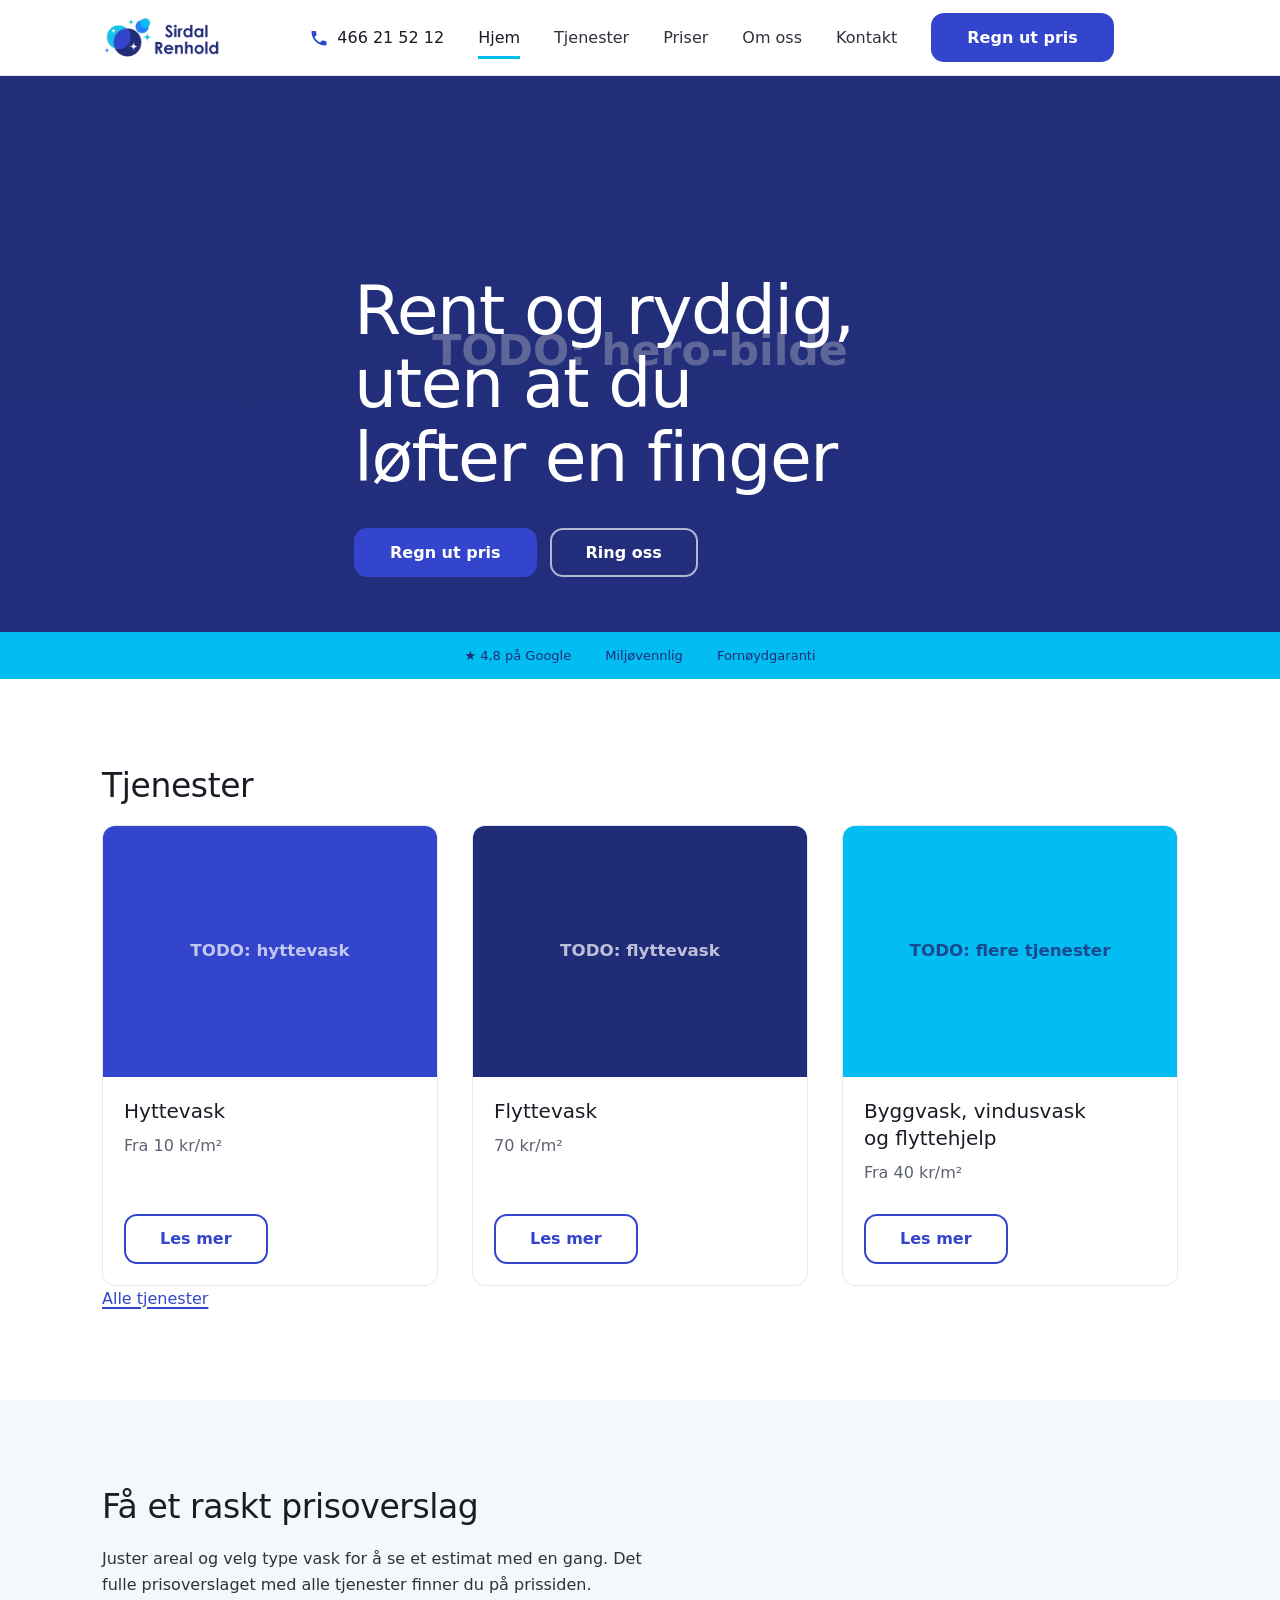
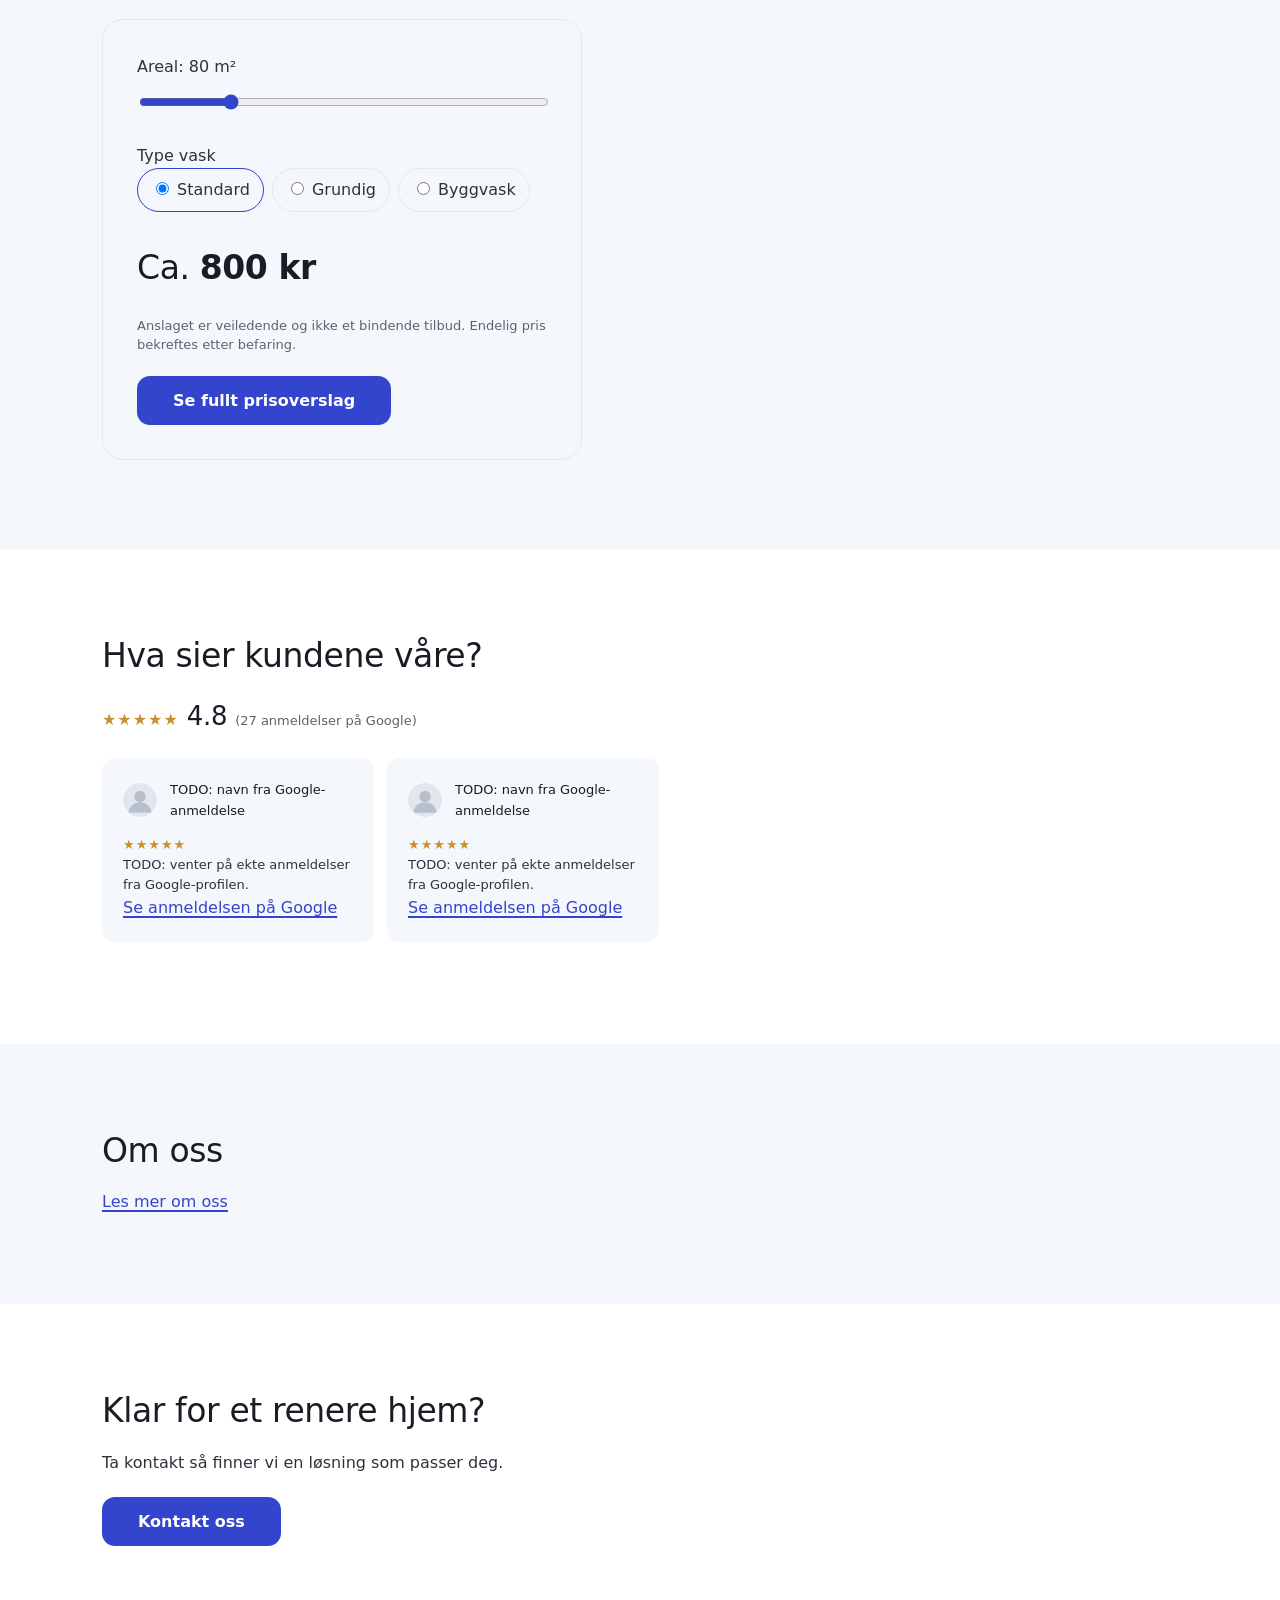
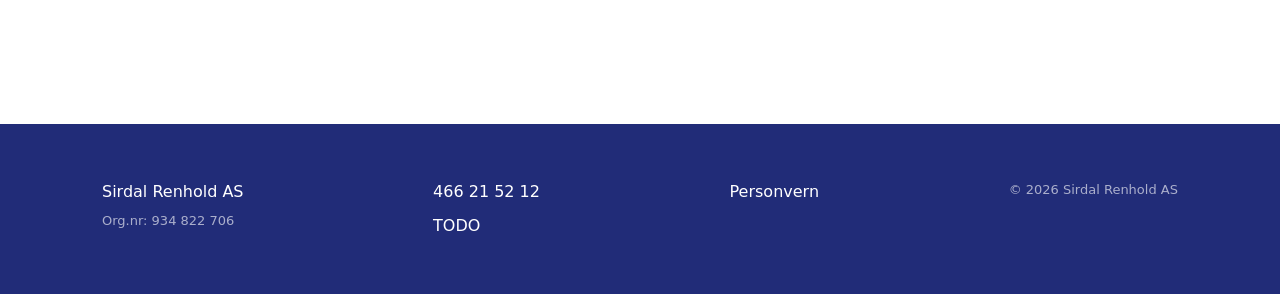
==== index.html @ a957d463 "first build" ====
<!doctype html>
<html lang="nb">
  <head>
    <meta charset="UTF-8" />
    <meta name="viewport" content="width=device-width, initial-scale=1" />
    <title>Sirdal Renhold AS – Vaskehjelp og flyttevask i Sirdal</title>
    <meta
      name="description"
      content="Sirdal Renhold AS tilbyr hyttevask, flyttevask, byggvask og flyttehjelp. Få et raskt prisoverslag og ring oss for en uforpliktende prat."
    />
    <link rel="canonical" href="https://sirdalrenhold.no/index.html" />
    <link rel="stylesheet" href="/assets/css/tokens.css" />
    <link rel="stylesheet" href="/assets/css/base.css" />
    <link rel="stylesheet" href="/assets/css/components.css" />

    <!-- schema.org/LocalBusiness - kept in sync by hand with assets/js/config.js -->
    <!-- TODO: potwierdzić z klientem - "address" er bevisst utelatt fordi
       Google-profilen er satt opp uten offentlig adresse. -->
    <script type="application/ld+json">
      {
        "@context": "https://schema.org",
        "@type": "LocalBusiness",
        "name": "Sirdal Renhold AS",
        "telephone": "+4746215212",
        "url": "https://sirdalrenhold.no",
        "openingHours": "Mo-Su 07:00-22:00",
        "areaServed": "Sirdal"
      }
    </script>
  </head>
  <body>
    <a class="skip-link" href="#main">Hopp til hovedinnhold</a>
    <header class="site-header">
      <div class="container header-inner">
        <a
          class="logo"
          href="/index.html"
          aria-label="Sirdal Renhold – til forsiden"
        >
          <img src="/assets/img/logo.png" alt="" width="600" height="213" />
        </a>
        <a
          class="header-phone"
          data-business="phone-href"
          href="tel:+4746215212"
        >
          <svg
            class="icon"
            viewBox="0 0 24 24"
            aria-hidden="true"
            focusable="false"
          >
            <path
              d="M6.6 10.8c1.4 2.8 3.8 5.1 6.6 6.6l2.2-2.2c.3-.3.7-.4 1-.2 1.1.4 2.3.6 3.6.6.6 0 1 .4 1 1V20c0 .6-.4 1-1 1C10.4 21 3 13.6 3 4.5c0-.6.4-1 1-1h3.5c.6 0 1 .4 1 1 0 1.2.2 2.4.6 3.6.1.4 0 .8-.3 1z"
            />
          </svg>
          <span data-business="phone-display">466 21 52 12</span>
        </a>
        <button
          class="hamburger"
          type="button"
          aria-expanded="false"
          aria-controls="main-nav"
          data-nav-toggle
        >
          <span class="sr-only">Åpne meny</span>
          <span class="hamburger-bar" aria-hidden="true"></span>
          <span class="hamburger-bar" aria-hidden="true"></span>
          <span class="hamburger-bar" aria-hidden="true"></span>
        </button>
        <nav class="main-nav" id="main-nav" data-nav aria-label="Hovedmeny">
          <ul>
            <li><a href="/index.html" aria-current="page">Hjem</a></li>
            <li><a href="/tjenester.html">Tjenester</a></li>
            <li><a href="/priser.html">Priser</a></li>
            <li><a href="/om-oss.html">Om oss</a></li>
            <li><a href="/kontakt.html">Kontakt</a></li>
            <a class="btn btn-primary nav-cta" href="/priser.html"
              >Regn ut pris</a
            >
          </ul>
        </nav>
      </div>
    </header>

    <main id="main">
      <!-- 2. Hero - single background image, no video. Deliberately not
         full-height so the trust bar peeks in below the fold. -->
      <section
        class="hero"
        data-hero
        style="background-image: url('/assets/img/hero-placeholder.svg')"
      >
        <div class="container hero-content">
          <h1>Rent og ryddig, uten at du løfter en finger</h1>
          <p class="hero-subtitle">
            <!-- TODO: én setnings undertittel om Sirdal Renholds tjenester -->
          </p>
          <div class="hero-actions">
            <a class="btn btn-primary" href="/priser.html">Regn ut pris</a>
            <a
              class="btn btn-secondary"
              data-business="phone-href"
              href="tel:+4746215212"
              >Ring oss</a
            >
          </div>
        </div>
      </section>

      <!-- 3. Trust bar -->
      <section class="trust-bar">
        <div class="container">
          <span class="trust-bar-item">★ 4,8 på Google</span>
          <span class="trust-bar-item">Miljøvennlig</span>
          <span class="trust-bar-item">Fornøydgaranti</span>
        </div>
      </section>

      <!-- 4. Tjenester - exactly three cards + link to all services -->
      <section class="section" id="tjenester" data-animate>
        <div class="container">
          <h2>Tjenester</h2>
          <div class="service-grid">
            <article class="service-card">
              <img
                src="/assets/img/service-hyttevask.svg"
                alt="Hyttevask"
                width="400"
                height="300"
                loading="lazy"
              />
              <div class="service-card-body">
                <h3>Hyttevask</h3>
                <p class="service-card-price">Fra 10 kr/m²</p>
                <a class="btn btn-secondary" href="/tjenester/hyttevask.html"
                  >Les mer</a
                >
              </div>
            </article>
            <article class="service-card">
              <img
                src="/assets/img/service-flyttevask.svg"
                alt="Flyttevask"
                width="400"
                height="300"
                loading="lazy"
              />
              <div class="service-card-body">
                <h3>Flyttevask</h3>
                <p class="service-card-price">70 kr/m²</p>
                <a class="btn btn-secondary" href="/tjenester/flyttevask.html"
                  >Les mer</a
                >
              </div>
            </article>
            <article class="service-card">
              <img
                src="/assets/img/service-generic.svg"
                alt="Byggvask, vindusvask og flyttehjelp"
                width="400"
                height="300"
                loading="lazy"
              />
              <div class="service-card-body">
                <h3>Byggvask, vindusvask og flyttehjelp</h3>
                <p class="service-card-price">Fra 40 kr/m²</p>
                <a class="btn btn-secondary" href="/tjenester.html">Les mer</a>
              </div>
            </article>
          </div>
          <p><a href="/tjenester.html">Alle tjenester</a></p>
        </div>
      </section>

      <!-- 5. Short two-slider calculator, links onward to the full wizard -->
      <section class="section section-alt" id="kalkulator" data-animate>
        <div class="container">
          <h2>Få et raskt prisoverslag</h2>
          <p>
            Juster areal og velg type vask for å se et estimat med en gang. Det
            fulle prisoverslaget med alle tjenester finner du på prissiden.
          </p>
          <div class="mini-calc-widget" data-mini-calc>
            <div class="mini-calc-field">
              <label for="mini-calc-area"
                >Areal:
                <output for="mini-calc-area" data-mini-calc-area-value
                  >80</output
                >
                m²</label
              >
              <input
                type="range"
                id="mini-calc-area"
                min="20"
                max="300"
                step="1"
                value="80"
                data-mini-calc-area
              />
            </div>
            <div class="mini-calc-field">
              <span class="mini-calc-label">Type vask</span>
              <div
                class="mini-calc-types"
                role="radiogroup"
                aria-label="Type vask"
              >
                <label class="chip"
                  ><input
                    type="radio"
                    name="mini-calc-type"
                    value="standard"
                    checked
                    data-mini-calc-type
                  />
                  Standard</label
                >
                <label class="chip"
                  ><input
                    type="radio"
                    name="mini-calc-type"
                    value="grundig"
                    data-mini-calc-type
                  />
                  Grundig</label
                >
                <label class="chip"
                  ><input
                    type="radio"
                    name="mini-calc-type"
                    value="byggvask"
                    data-mini-calc-type
                  />
                  Byggvask</label
                >
              </div>
            </div>
            <p class="mini-calc-result">
              Ca. <strong data-mini-calc-result>800 kr</strong>
            </p>
            <p class="disclaimer">
              Anslaget er veiledende og ikke et bindende tilbud. Endelig pris
              bekreftes etter befaring.
            </p>
            <a class="btn btn-primary" href="/priser.html"
              >Se fullt prisoverslag</a
            >
          </div>
        </div>
      </section>

      <!-- 6. Google reviews - TODO: faza 3, hydrated by assets/js/reviews.js -->
      <section class="section" id="anmeldelser" data-animate>
        <div class="container">
          <h2>Hva sier kundene våre?</h2>
          <div data-reviews data-place-id="ChIJqbmZXV6hOUYR3ZE7eQfNtyY"></div>
        </div>
      </section>

      <!-- 7. Om oss -->
      <section class="section section-alt" id="om-oss" data-animate>
        <div class="container">
          <h2>Om oss</h2>
          <p>
            <!-- TODO: kort avsnitt om Sirdal Renhold - historie, verdier, hvorfor velge oss -->
          </p>
          <a href="/om-oss.html">Les mer om oss</a>
        </div>
      </section>

      <!-- 8. Contact CTA - no form on the homepage -->
      <section class="section" id="kontakt-cta" data-animate>
        <div class="container">
          <h2>Klar for et renere hjem?</h2>
          <p>Ta kontakt så finner vi en løsning som passer deg.</p>
          <a class="btn btn-primary" href="/kontakt.html">Kontakt oss</a>
        </div>
      </section>
    </main>

    <!-- 9. Footer -->
    <footer class="site-footer">
      <div class="container footer-inner">
        <div class="footer-brand">
          <p class="footer-name" data-business="name">Sirdal Renhold AS</p>
          <p class="footer-orgnr" data-business="org-nr">Org.nr: 934 822 706</p>
        </div>
        <ul class="footer-contact">
          <li>
            <a data-business="phone-href" href="tel:+4746215212"
              ><span data-business="phone-display">466 21 52 12</span></a
            >
          </li>
          <li>
            <a data-business="email-href" href="mailto:TODO"
              ><span data-business="email-display">TODO</span></a
            >
          </li>
        </ul>
        <ul class="footer-links">
          <li><a href="/personvern.html">Personvern</a></li>
        </ul>
        <p class="footer-copy">
          &copy; <span data-year>2026</span> Sirdal Renhold AS
        </p>
      </div>
    </footer>
    <div class="sticky-cta" data-sticky-cta>
      <a class="btn btn-primary" href="/priser.html">Regn ut pris</a>
      <a
        class="btn btn-secondary"
        data-business="phone-href"
        href="tel:+4746215212"
        >Ring oss</a
      >
    </div>

    <script type="module" src="/assets/js/ui.js"></script>
    <script type="module">
      import { initMiniCalculator } from '/assets/js/calculator.js';
      import { initReviews } from '/assets/js/reviews.js';
      initMiniCalculator();
      initReviews();
    </script>
  </body>
</html>
---- assets/css/tokens.css ----
/* Design tokens — Sirdal Renhold
   Type scale steps by √φ (1.272), so every second step is exactly the
   golden ratio. Spacing follows Fibonacci, which converges on φ. */

:root {
  /* Brand ---------------------------------------------------------- */
  --brand-900: #212c78; /* header, footer, CTA hover */
  --brand-600: #3345cc; /* CTA, links, active slider */
  --brand-accent: #01bdf2; /* accents only — 2.2:1 on white */

  /* Ink — headings are near-black, not navy. Three stacked layers of
     brand blue (logo, header, headings) flattened the hierarchy. */
  --ink-900: #191c24;
  --ink-700: #2e323c;
  --ink-500: #5c6270;
  --ink-300: #8a909e;

  --text-primary: var(--ink-700);
  --text-heading: var(--ink-900);
  --text-secondary: var(--ink-500);
  --text-muted: var(--ink-300);

  /* Surfaces ------------------------------------------------------- */
  --surface: #ffffff;
  --surface-alt: #f4f7fb;
  --surface-ink: var(--brand-900);

  --border: #e4e9f0;
  --rule: #dde3ec;

  /* Roles ---------------------------------------------------------- */
  --link: var(--brand-600);
  --cta-bg: var(--brand-600);
  --cta-bg-hover: var(--brand-900);
  --cta-text: #ffffff;
  --danger: #b3261e; /* form/validation errors */
  --star: #c8912e; /* review ratings — amber, not cyan (2.2:1 disappears) */

  /* Type ----------------------------------------------------------- */
  --font-base: 'Figtree', system-ui, -apple-system, sans-serif;
  --font-display: var(--font-base);

  --fs-xs: 0.8125rem; /* 13 */
  --fs-base: 1rem; /* 16 */
  --fs-md: 1.25rem; /* 20 */
  --fs-lg: 1.625rem; /* 26 */
  --fs-xl: 2.0625rem; /* 33 */
  --fs-2xl: 2.625rem; /* 42 */
  --fs-3xl: 3.3125rem; /* 53 */
  --fs-display: clamp(2.6rem, 9vw, 4.25rem); /* 42 → 68 */

  --line-base: 1.618;
  --line-snug: 1.35;
  --line-tight: 1.08;

  --tracking-display: -0.022em;
  --tracking-heading: -0.012em;

  --weight-regular: 400;
  --weight-medium: 500;
  --weight-semibold: 600;

  /* Space — Fibonacci ---------------------------------------------- */
  --space-1: 0.3125rem; /* 5 */
  --space-2: 0.5rem; /* 8 */
  --space-3: 0.8125rem; /* 13 */
  --space-4: 1.3125rem; /* 21 */
  --space-5: 2.125rem; /* 34 */
  --space-6: 3.4375rem; /* 55 */
  --space-7: 5.5625rem; /* 89 */

  /* Layout — φ splits: 38.2% / 61.8% ------------------------------- */
  --maxw: 71.5rem;
  --measure: 34rem; /* ~68 characters */
  --split-minor: 38.2%;
  --split-major: 61.8%;

  --radius-sm: 8px;
  --radius: 13px;
  --radius-lg: 21px;

  --motion-duration: 380ms;
  --motion-ease: cubic-bezier(0.22, 0.61, 0.36, 1);

  /* Shadow — used sparingly; borders carry elevation everywhere else. */
  --shadow-lifted: 0 -8px 24px rgba(25, 28, 36, 0.12);
}
---- assets/css/base.css ----
/* Base styles: reset, typography, layout primitives and accessibility
   helpers shared by every page. Mobile-first — unadorned rules target
   small screens, larger breakpoints are added on top. */

*,
*::before,
*::after {
  box-sizing: border-box;
}

html {
  -webkit-text-size-adjust: 100%;
}

body {
  margin: 0;
  font-family: var(--font-base);
  font-size: var(--fs-base);
  font-weight: var(--weight-regular);
  line-height: var(--line-base);
  color: var(--text-primary);
  background: var(--surface);
  -webkit-font-smoothing: antialiased;
}

/* Headings ---------------------------------------------------------- */
/* Near-black, not brand navy. Weight stays at 500 — at these sizes,
   presence comes from scale and whitespace rather than bold weight. */

h1,
h2,
h3,
h4 {
  color: var(--text-heading);
  font-weight: var(--weight-medium);
  line-height: var(--line-tight);
  letter-spacing: var(--tracking-heading);
  text-wrap: balance;
  margin: 0 0 var(--space-4);
}

h1 {
  font-size: var(--fs-2xl);
}

h2 {
  font-size: var(--fs-xl);
  margin-bottom: var(--space-4);
}

h3 {
  font-size: var(--fs-md);
  line-height: var(--line-snug);
  letter-spacing: 0;
  margin-bottom: var(--space-3);
}

h4 {
  font-size: var(--fs-base);
  font-weight: var(--weight-semibold);
  line-height: var(--line-snug);
  letter-spacing: 0;
  margin-bottom: var(--space-2);
}

/* Hero headline. Larger, tighter tracking, capped at two lines on
   phones. Only ever one per page. */
.display {
  font-family: var(--font-display);
  font-size: var(--fs-display);
  font-weight: var(--weight-medium);
  line-height: var(--line-tight);
  letter-spacing: var(--tracking-display);
  color: var(--text-heading);
  margin: 0 0 var(--space-4);
}

.lead {
  font-size: var(--fs-md);
  line-height: 1.5;
  color: var(--text-secondary);
  max-width: var(--measure);
  margin: 0 0 var(--space-5);
}

p {
  margin: 0 0 var(--space-4);
  max-width: var(--measure);
}

p:last-child {
  margin-bottom: 0;
}

small,
.text-sm {
  font-size: var(--fs-xs);
  color: var(--text-secondary);
}

a {
  color: var(--link);
  text-decoration-thickness: 1.5px;
  text-underline-offset: 3px;
}

a:hover {
  color: var(--brand-900);
}

img {
  max-width: 100%;
  height: auto;
  display: block;
}

ul,
ol {
  padding-left: var(--space-4);
  margin: 0 0 var(--space-4);
}

li + li {
  margin-top: var(--space-2);
}

button,
input,
select,
textarea {
  font: inherit;
  color: inherit;
}

/* Layout primitives ------------------------------------------------- */

.container {
  width: 100%;
  max-width: var(--maxw);
  margin-inline: auto;
  padding-inline: var(--space-4);
}

@media (min-width: 48rem) {
  .container {
    padding-inline: var(--space-5);
  }
}

/* Section rhythm. Vertical padding scales with viewport but stays on
   the Fibonacci steps at both ends. */
.section {
  padding-block: var(--space-6);
}

@media (min-width: 48rem) {
  .section {
    padding-block: var(--space-7);
  }
}

/* Section separation — the previous build ran every section on white
   with no divider, so they bled into one another. Two devices, used
   alternately rather than together: a tinted surface, or a hairline. */

.section-alt {
  background: var(--surface-alt);
}

.section--ruled + .section--ruled {
  border-top: 1px solid var(--rule);
}

/* A single cyan hairline marks major transitions only — the accent is
   too low-contrast for text but works as a 3px structural mark. */
.section--accent {
  border-top: 3px solid var(--brand-accent);
}

/* φ split for two-column blocks: 38.2 / 61.8 rather than an even half. */
.split {
  display: grid;
  gap: var(--space-5);
}

@media (min-width: 56rem) {
  .split {
    grid-template-columns: var(--split-minor) 1fr;
    gap: var(--space-6);
    align-items: center;
  }

  .split--reverse {
    grid-template-columns: 1fr var(--split-minor);
  }
}

main {
  display: block;
}

/* Accessibility helpers ---------------------------------------------- */

.sr-only {
  position: absolute;
  width: 1px;
  height: 1px;
  padding: 0;
  margin: -1px;
  overflow: hidden;
  clip: rect(0, 0, 0, 0);
  white-space: nowrap;
  border: 0;
}

.skip-link {
  position: absolute;
  left: var(--space-4);
  top: -100px;
  background: var(--brand-900);
  color: #fff;
  padding: var(--space-2) var(--space-4);
  border-radius: var(--radius-sm);
  z-index: 1000;
  transition: top 0.2s ease;
}

.skip-link:focus {
  top: var(--space-4);
}

/* Every interactive element gets a visible, consistent focus ring. */
a:focus-visible,
button:focus-visible,
input:focus-visible,
select:focus-visible,
textarea:focus-visible,
[tabindex]:focus-visible {
  outline: 2px solid var(--brand-600);
  outline-offset: 2px;
  border-radius: var(--radius-sm);
}

/* Scroll-triggered animation hook (see assets/js/ui.js).
   Transform-only motion, so layout space is never affected (CLS). */
[data-animate] {
  opacity: 0;
  transform: translateY(13px);
  transition:
    opacity var(--motion-duration) var(--motion-ease),
    transform var(--motion-duration) var(--motion-ease);
}

[data-animate].is-visible {
  opacity: 1;
  transform: translateY(0);
}

@media (prefers-reduced-motion: reduce) {
  [data-animate] {
    opacity: 1;
    transform: none;
    transition: none;
  }

  * {
    scroll-behavior: auto !important;
  }
}
---- assets/css/components.css ----
/* Component styles: header, hero, cards, calculator/wizard, reviews,
   footer and buttons. Mobile-first; see breakpoints at the bottom of
   each block.

   Weight discipline: 600 is the heaviest weight used anywhere. Emphasis
   comes from scale, colour and space — when every label is 700, nothing
   reads as emphasised. */

/* Buttons ------------------------------------------------------------ */

.btn {
  display: inline-flex;
  align-items: center;
  justify-content: center;
  gap: var(--space-2);
  padding: var(--space-3) var(--space-5);
  border-radius: var(--radius);
  border: 2px solid transparent;
  font-weight: var(--weight-semibold);
  line-height: 1.2;
  text-decoration: none;
  cursor: pointer;
  transition:
    background-color 0.18s ease,
    color 0.18s ease,
    border-color 0.18s ease;
}

.btn-primary {
  background: var(--cta-bg);
  color: var(--cta-text);
}

.btn-primary:hover {
  background: var(--cta-bg-hover);
  color: var(--cta-text);
}

.btn-secondary {
  background: transparent;
  color: var(--brand-600);
  border-color: var(--brand-600);
}

.btn-secondary:hover {
  background: var(--surface-alt);
  color: var(--brand-900);
}

/* On the hero's dark overlay the outlined button needs white borders. */
.hero .btn-secondary {
  color: #fff;
  border-color: rgba(255, 255, 255, 0.65);
}

.hero .btn-secondary:hover {
  background: rgba(255, 255, 255, 0.14);
  color: #fff;
}

.btn-tertiary {
  background: transparent;
  color: var(--brand-600);
  text-decoration: underline;
  text-underline-offset: 3px;
  padding-inline: var(--space-2);
}

.btn:disabled {
  opacity: 0.45;
  cursor: not-allowed;
}

/* Header --------------------------------------------------------------- */
/* Expected DOM order inside .header-inner:
   .logo → .header-phone → .hamburger → .main-nav
   One layout mechanism only: gap plus a single auto margin. Mixing
   space-between with per-item auto margins produced the uneven spacing
   in the previous build.

   position: sticky silently stops working if any ancestor of
   .site-header has overflow set to hidden, scroll or auto. If the bar
   still scrolls away, look for an overflow-x: hidden added to html,
   body or a page wrapper to suppress horizontal scrolling — replace it
   with overflow-x: clip, which does not break sticky. */

/* Light header. The logo is a colour mark built for light backgrounds —
   on navy its own navy lettering disappears. A hairline separates the
   bar from white page content; .is-scrolled deepens it once the page
   moves, so the header reads as a layer above the content. */

.site-header {
  position: sticky;
  top: 0;
  /* Fallback matters: if --z-header is missing the declaration is
     invalid, z-index falls back to auto and the bar sinks behind the
     page content, showing through only where content is transparent. */
  z-index: var(--z-header, 100);
  isolation: isolate;
  background: var(--surface);
  color: var(--ink-900);
  border-bottom: 1px solid var(--border);
  transition: box-shadow 0.2s ease;
}

.site-header.is-scrolled {
  box-shadow: 0 1px 12px rgba(25, 28, 36, 0.07);
}

.header-inner {
  display: flex;
  align-items: center;
  flex-wrap: wrap;
  gap: var(--space-4);
  padding-block: var(--space-3);
}

.logo {
  display: flex;
  align-items: center;
  margin-right: auto;
  text-decoration: none;
}

.logo img {
  height: 34px;
  width: auto;
}

@media (min-width: 45rem) {
  .logo img {
    height: 42px;
  }
}

.header-phone {
  display: inline-flex;
  align-items: center;
  gap: var(--space-2);
  color: var(--ink-900);
  text-decoration: none;
  font-weight: var(--weight-medium);
  white-space: nowrap;
}

.header-phone:hover {
  color: var(--brand-600);
}

/* Cyan is fine on an icon — it carries no text and no meaning on its own. */
.header-phone .icon {
  width: 20px;
  height: 20px;
  fill: var(--brand-600);
  flex-shrink: 0;
}

.hamburger {
  display: flex;
  flex-direction: column;
  justify-content: center;
  gap: 5px;
  width: 44px;
  height: 44px;
  margin-right: calc(var(--space-2) * -1);
  background: transparent;
  border: none;
  cursor: pointer;
  padding: 0;
}

.hamburger-bar {
  display: block;
  width: 24px;
  height: 2px;
  margin-inline: auto;
  background: var(--ink-900);
  border-radius: 1px;
}

/* Mobile: nav wraps onto its own full-width row and collapses. */
.main-nav {
  flex-basis: 100%;
  display: none;
  border-top: 1px solid var(--border);
}

.main-nav.is-open {
  display: block;
}

.main-nav ul {
  list-style: none;
  margin: 0;
  padding: var(--space-3) 0 var(--space-4);
  display: flex;
  flex-direction: column;
  gap: 0;
}

.main-nav li + li {
  margin-top: 0;
}

.main-nav a {
  color: var(--ink-700);
  text-decoration: none;
  display: block;
  padding: var(--space-3) 0;
}

.main-nav a:hover {
  color: var(--brand-600);
}

/* Current page is marked with weight and a cyan underline rather than
   colour alone, so the state survives for colour-blind users. */
.main-nav a[aria-current='page'] {
  color: var(--ink-900);
  font-weight: var(--weight-medium);
  box-shadow: inset 0 -3px 0 var(--brand-accent);
}

.nav-cta {
  margin-top: var(--space-3);
}

/* .main-nav a above (color/display/padding) is more specific than the
   plain .btn/.btn-primary classes and would otherwise flatten the CTA
   to a bare text link — restore the button look explicitly. */
.main-nav a.nav-cta {
  display: inline-flex;
  color: var(--cta-text);
  padding: var(--space-3) var(--space-5);
}

.main-nav a.nav-cta:hover {
  color: var(--cta-text);
}

@media (min-width: 45rem) {
  .header-inner {
    flex-wrap: nowrap;
    gap: var(--space-5);
  }

  .hamburger {
    display: none;
  }

  .logo {
    margin-right: var(--space-6);
  }

  .main-nav {
    flex-basis: auto;
    display: block;
    margin-right: auto;
    border-top: none;
  }

  .main-nav ul {
    flex-direction: row;
    align-items: center;
    padding: 0;
    gap: var(--space-5);
  }

  .main-nav a {
    padding: var(--space-2) 0;
  }

  .nav-cta {
    margin-top: 0;
  }
}

/* Hero ------------------------------------------------------------------ */
/* Height is 61.8vh — the golden section of the viewport. This is the
   deliberate reason the next section stays visible on load. */

.hero {
  position: relative;
  min-height: 61.8vh;
  display: flex;
  align-items: flex-end;
  background-size: cover;
  background-position: center;
  color: #fff;
}

.hero::before {
  content: '';
  position: absolute;
  inset: 0;
  background: linear-gradient(
    180deg,
    rgba(25, 28, 36, 0.25) 0%,
    rgba(33, 44, 120, 0.82) 100%
  );
}

.hero-content {
  position: relative;
  padding-block: var(--space-6) var(--space-6);
  max-width: 40rem;
}

.hero h1,
.hero .display {
  color: #fff;
  font-size: var(--fs-display);
  font-weight: var(--weight-medium);
  line-height: var(--line-tight);
  letter-spacing: var(--tracking-display);
  margin-bottom: var(--space-4);
}

.hero-subtitle {
  color: rgba(255, 255, 255, 0.86);
  font-size: var(--fs-md);
  line-height: 1.5;
  max-width: 32rem;
  margin-bottom: var(--space-5);
}

.hero-actions {
  display: flex;
  flex-wrap: wrap;
  gap: var(--space-3);
}

/* Trust bar --------------------------------------------------------------- */
/* Cyan behind navy text is 5.6:1 — the one place the accent carries text. */

.trust-bar {
  background: var(--brand-accent);
  color: var(--brand-900);
}

.trust-bar .container {
  display: flex;
  flex-wrap: wrap;
  justify-content: center;
  gap: var(--space-3) var(--space-5);
  padding-block: var(--space-3);
  font-weight: var(--weight-medium);
  font-size: var(--fs-xs);
  text-align: center;
}

.trust-bar-item {
  display: flex;
  align-items: center;
  gap: var(--space-2);
}

/* Service cards ------------------------------------------------------------- */
/* Border, no drop shadow. Identical soft shadows under every card is the
   single most template-looking device in a generated layout. */

.service-grid {
  display: grid;
  gap: var(--space-4);
  grid-template-columns: 1fr;
}

@media (min-width: 40rem) {
  .service-grid {
    grid-template-columns: repeat(3, 1fr);
    gap: var(--space-5);
  }
}

.service-card {
  background: var(--surface);
  border: 1px solid var(--border);
  border-radius: var(--radius);
  overflow: hidden;
  display: flex;
  flex-direction: column;
  transition: border-color 0.18s ease;
}

.service-card:hover {
  border-color: var(--brand-600);
}

.service-card img {
  aspect-ratio: 4 / 3;
  object-fit: cover;
  width: 100%;
}

.service-card-body {
  padding: var(--space-4);
  display: flex;
  flex-direction: column;
  gap: var(--space-2);
  flex: 1;
}

.service-card-body h3 {
  margin: 0;
}

.service-card-price {
  color: var(--text-secondary);
  font-weight: var(--weight-medium);
}

.service-card-price strong {
  color: var(--ink-900);
  font-weight: var(--weight-semibold);
}

.service-card-body .btn {
  margin-top: auto;
  align-self: flex-start;
}

/* Wizard option cards ------------------------------------------------------ */

.wizard-options {
  display: grid;
  gap: var(--space-3);
  grid-template-columns: 1fr;
  margin-bottom: var(--space-5);
}

@media (min-width: 35rem) {
  .wizard-options {
    grid-template-columns: repeat(2, 1fr);
  }
}

.option-card {
  display: flex;
  align-items: center;
  gap: var(--space-3);
  padding: var(--space-4);
  border: 2px solid var(--border);
  border-radius: var(--radius);
  cursor: pointer;
  transition:
    border-color 0.18s ease,
    background-color 0.18s ease;
}

.option-card:hover {
  border-color: var(--ink-300);
}

.option-card:has(input:checked) {
  border-color: var(--brand-600);
  background: var(--surface-alt);
}

.variant-cards {
  display: grid;
  gap: var(--space-3);
  grid-template-columns: 1fr;
  margin-bottom: var(--space-4);
}

@media (min-width: 40rem) {
  .variant-cards {
    grid-template-columns: repeat(3, 1fr);
    gap: var(--space-4);
  }
}

.variant-card {
  position: relative;
  display: flex;
  flex-direction: column;
  gap: var(--space-1);
  padding: var(--space-4);
  border: 2px solid var(--border);
  border-radius: var(--radius);
  cursor: pointer;
  transition:
    border-color 0.18s ease,
    background-color 0.18s ease;
}

.variant-card input {
  position: absolute;
  opacity: 0;
}

.variant-card.is-selected,
.variant-card:has(input:checked) {
  border-color: var(--brand-600);
  background: var(--surface-alt);
}

.variant-name {
  font-weight: var(--weight-semibold);
  color: var(--ink-900);
}

.variant-desc {
  color: var(--text-secondary);
  font-size: var(--fs-xs);
  line-height: 1.5;
}

.variant-price {
  font-weight: var(--weight-semibold);
  color: var(--ink-900);
  font-size: var(--fs-lg);
  letter-spacing: var(--tracking-heading);
}

/* Recommended state is carried by the badge, not by a cyan border —
   cyan on white is 2.2:1 and reads as no border at all. */
.variant-card.is-recommended {
  border-color: var(--brand-900);
}

.badge {
  position: absolute;
  top: calc(var(--space-3) * -1);
  right: var(--space-3);
  background: var(--brand-900);
  color: #fff;
  font-size: var(--fs-xs);
  font-weight: var(--weight-semibold);
  padding: 3px var(--space-3);
  border-radius: 999px;
}

.chip {
  display: inline-flex;
  align-items: center;
  gap: var(--space-1);
  padding: var(--space-2) var(--space-3);
  border: 1px solid var(--border);
  border-radius: 999px;
  cursor: pointer;
  margin-right: var(--space-2);
  margin-bottom: var(--space-2);
}

.chip:has(input:checked) {
  border-color: var(--brand-600);
  background: var(--surface-alt);
}

/* Mini calculator (index.html) ------------------------------------------------ */

.mini-calc-widget {
  background: var(--surface-alt);
  border: 1px solid var(--border);
  border-radius: var(--radius-lg);
  padding: var(--space-5);
  max-width: 30rem;
}

.mini-calc-field {
  margin-bottom: var(--space-4);
}

.mini-calc-field label {
  display: block;
  font-weight: var(--weight-medium);
  margin-bottom: var(--space-2);
}

.mini-calc-types {
  display: flex;
  flex-wrap: wrap;
}

.mini-calc-result {
  font-size: var(--fs-xl);
  font-weight: var(--weight-medium);
  color: var(--ink-900);
  letter-spacing: var(--tracking-heading);
}

input[type='range'] {
  width: 100%;
  accent-color: var(--brand-600);
  height: 24px;
}

/* Wizard (priser.html) ---------------------------------------------------------- */

.wizard {
  background: var(--surface);
  border: 1px solid var(--border);
  border-radius: var(--radius-lg);
  padding: var(--space-4);
  margin-bottom: var(--space-6);
}

@media (min-width: 40rem) {
  .wizard {
    padding: var(--space-5);
  }
}

.wizard-progress {
  display: flex;
  align-items: baseline;
  justify-content: space-between;
  gap: var(--space-3);
  font-size: var(--fs-xs);
  color: var(--text-secondary);
  margin-bottom: var(--space-3);
}

.wizard-progress-bar {
  height: 3px;
  background: var(--border);
  border-radius: 2px;
  overflow: hidden;
  margin-bottom: var(--space-5);
}

.wizard-progress-bar > span {
  display: block;
  height: 100%;
  background: var(--brand-600);
  transition: width 0.3s var(--motion-ease);
}

.wizard-sum {
  display: flex;
  align-items: baseline;
  justify-content: space-between;
  gap: var(--space-3);
  border-top: 1px solid var(--border);
  padding-top: var(--space-3);
  margin-bottom: var(--space-4);
  color: var(--text-secondary);
}

.wizard-sum strong {
  font-size: var(--fs-md);
  font-weight: var(--weight-semibold);
  color: var(--ink-900);
}

.wizard-field {
  margin-bottom: var(--space-5);
}

.wizard-field label {
  display: block;
  font-weight: var(--weight-medium);
  margin-bottom: var(--space-2);
}

.wizard-fieldset {
  border: none;
  padding: 0;
  margin: var(--space-3) 0;
}

.wizard-fieldset legend {
  font-weight: var(--weight-medium);
  padding: 0;
  margin-bottom: var(--space-2);
}

.wizard-note {
  background: var(--surface-alt);
  border-left: 3px solid var(--brand-accent);
  padding: var(--space-3) var(--space-4);
  border-radius: 0 var(--radius-sm) var(--radius-sm) 0;
  color: var(--text-primary);
  font-size: var(--fs-xs);
  line-height: 1.5;
  margin-bottom: var(--space-4);
}

.wizard-hint {
  color: var(--danger);
  font-size: var(--fs-xs);
  margin-bottom: var(--space-3);
}

.wizard-nav {
  display: flex;
  flex-wrap: wrap;
  gap: var(--space-3);
  margin-top: var(--space-5);
}

.checkbox-field {
  display: flex;
  align-items: flex-start;
  gap: var(--space-3);
  margin-bottom: var(--space-4);
  cursor: pointer;
  font-size: var(--fs-xs);
  color: var(--text-secondary);
  line-height: 1.5;
}

.checkbox-field input {
  margin-top: 3px;
  flex-shrink: 0;
}

.summary-lines {
  list-style: none;
  padding: 0;
  margin: 0 0 var(--space-4);
  border-top: 1px solid var(--border);
}

.summary-lines li {
  display: flex;
  justify-content: space-between;
  gap: var(--space-3);
  padding: var(--space-3) 0;
  border-bottom: 1px solid var(--border);
  margin-top: 0;
  color: var(--text-secondary);
}

.summary-lines li > span:last-child {
  color: var(--ink-900);
  white-space: nowrap;
}

.summary-total {
  display: flex;
  justify-content: space-between;
  align-items: baseline;
  gap: var(--space-3);
  font-size: var(--fs-lg);
  font-weight: var(--weight-medium);
  color: var(--ink-900);
  letter-spacing: var(--tracking-heading);
  margin-bottom: var(--space-3);
}

.disclaimer {
  font-size: var(--fs-xs);
  line-height: 1.5;
  color: var(--text-secondary);
}

/* Forms ------------------------------------------------------------------------ */

.form-field {
  margin-bottom: var(--space-4);
}

.form-field label {
  display: block;
  font-weight: var(--weight-medium);
  margin-bottom: var(--space-2);
}

.form-field input,
.form-field textarea,
.form-field select,
.wizard-field input,
.wizard-field select {
  width: 100%;
  padding: var(--space-3);
  border: 1px solid var(--border);
  border-radius: var(--radius-sm);
  background: var(--surface);
  transition: border-color 0.18s ease;
}

.form-field input:hover,
.form-field textarea:hover,
.form-field select:hover {
  border-color: var(--ink-300);
}

.form-field input[aria-invalid='true'],
.form-field textarea[aria-invalid='true'] {
  border-color: var(--danger);
}

/* Price table (priser.html static fallback) ------------------------------------- */

.price-table {
  width: 100%;
  border-collapse: collapse;
  margin-top: var(--space-4);
}

.price-table caption {
  text-align: left;
  font-weight: var(--weight-medium);
  margin-bottom: var(--space-3);
  color: var(--ink-900);
}

.price-table th,
.price-table td {
  text-align: left;
  padding: var(--space-3) var(--space-3) var(--space-3) 0;
  border-bottom: 1px solid var(--border);
}

.price-table th {
  color: var(--text-secondary);
  font-weight: var(--weight-medium);
  font-size: var(--fs-xs);
}

.price-table td:last-child,
.price-table th:last-child {
  text-align: right;
  padding-right: 0;
  white-space: nowrap;
}

/* Reviews ------------------------------------------------------------------------ */
/* Stars are amber, not cyan. Cyan sits at 2.2:1 on white — invisible in
   daylight on a phone, which is where most of this traffic is. */

.reviews-summary {
  display: flex;
  align-items: baseline;
  flex-wrap: wrap;
  gap: var(--space-2);
  margin-bottom: var(--space-4);
}

.reviews-rating {
  font-size: var(--fs-lg);
  font-weight: var(--weight-medium);
  color: var(--ink-900);
  letter-spacing: var(--tracking-heading);
}

.reviews-stars,
.review-stars {
  color: var(--star);
  letter-spacing: 1px;
}

.reviews-count {
  color: var(--text-secondary);
  font-size: var(--fs-xs);
}

.reviews-slider {
  display: flex;
  gap: var(--space-3);
  overflow-x: auto;
  scroll-snap-type: x mandatory;
  list-style: none;
  padding: 0 0 var(--space-3);
  margin: 0;
  scrollbar-width: thin;
}

.review-card {
  scroll-snap-align: start;
  flex: 0 0 min(17rem, 82%);
  background: var(--surface-alt);
  border-radius: var(--radius);
  padding: var(--space-4);
  margin-top: 0;
}

.review-head {
  display: flex;
  align-items: center;
  gap: var(--space-3);
  margin-bottom: var(--space-3);
}

.review-avatar {
  border-radius: 50%;
  width: 34px;
  height: 34px;
  flex-shrink: 0;
  margin: 0;
}

.review-author {
  font-weight: var(--weight-medium);
  color: var(--ink-900);
  font-size: var(--fs-xs);
}

.review-stars {
  display: block;
  font-size: var(--fs-xs);
}

.review-text {
  font-size: var(--fs-xs);
  line-height: 1.55;
  color: var(--text-primary);
  margin: 0;
}

.reviews-loading {
  color: var(--text-secondary);
}

/* FAQ ------------------------------------------------------------------------------ */

.faq-item {
  border-bottom: 1px solid var(--border);
  padding: var(--space-4) 0;
}

.faq-item summary {
  font-weight: var(--weight-medium);
  cursor: pointer;
  color: var(--ink-900);
  list-style: none;
}

.faq-item summary::-webkit-details-marker {
  display: none;
}

.faq-item summary::after {
  content: '+';
  float: right;
  color: var(--brand-600);
  font-weight: var(--weight-regular);
}

.faq-item[open] summary::after {
  content: '–';
}

.faq-item p {
  margin-top: var(--space-3);
  margin-bottom: 0;
  color: var(--text-secondary);
}

/* Footer --------------------------------------------------------------------------- */

.site-footer {
  background: var(--brand-900);
  color: rgba(255, 255, 255, 0.82);
  padding-block: var(--space-6);
  margin-top: var(--space-7);
}

.footer-inner {
  display: flex;
  flex-direction: column;
  gap: var(--space-5);
}

.footer-inner a {
  color: #fff;
  text-decoration: none;
}

.footer-inner a:hover {
  color: var(--brand-accent);
  text-decoration: underline;
}

.footer-contact,
.footer-links {
  list-style: none;
  padding: 0;
  margin: 0;
  display: flex;
  flex-direction: column;
  gap: var(--space-2);
}

.footer-contact li,
.footer-links li {
  margin-top: 0;
}

.footer-name {
  font-weight: var(--weight-medium);
  color: #fff;
  margin: 0 0 var(--space-1);
}

.footer-orgnr,
.footer-copy {
  color: rgba(255, 255, 255, 0.62);
  margin: 0;
  font-size: var(--fs-xs);
}

@media (min-width: 45rem) {
  .footer-inner {
    flex-direction: row;
    justify-content: space-between;
    gap: var(--space-6);
    flex-wrap: wrap;
  }
}

/* Sticky mobile CTA bar --------------------------------------------------------------- */

.sticky-cta {
  position: fixed;
  bottom: 0;
  left: 0;
  right: 0;
  z-index: var(--z-sticky-cta, 90);
  display: flex;
  gap: var(--space-2);
  padding: var(--space-3);
  padding-bottom: max(var(--space-3), env(safe-area-inset-bottom));
  background: var(--surface);
  border-top: 1px solid var(--border);
  box-shadow: var(--shadow-lifted);
  transform: translateY(110%);
  transition: transform 0.3s var(--motion-ease);
}

.sticky-cta .btn {
  flex: 1;
}

.sticky-cta.is-visible {
  transform: translateY(0);
}

@media (min-width: 60rem) {
  .sticky-cta {
    display: none;
  }
}

@media (prefers-reduced-motion: reduce) {
  .sticky-cta,
  .wizard-progress-bar > span {
    transition: none;
  }
}
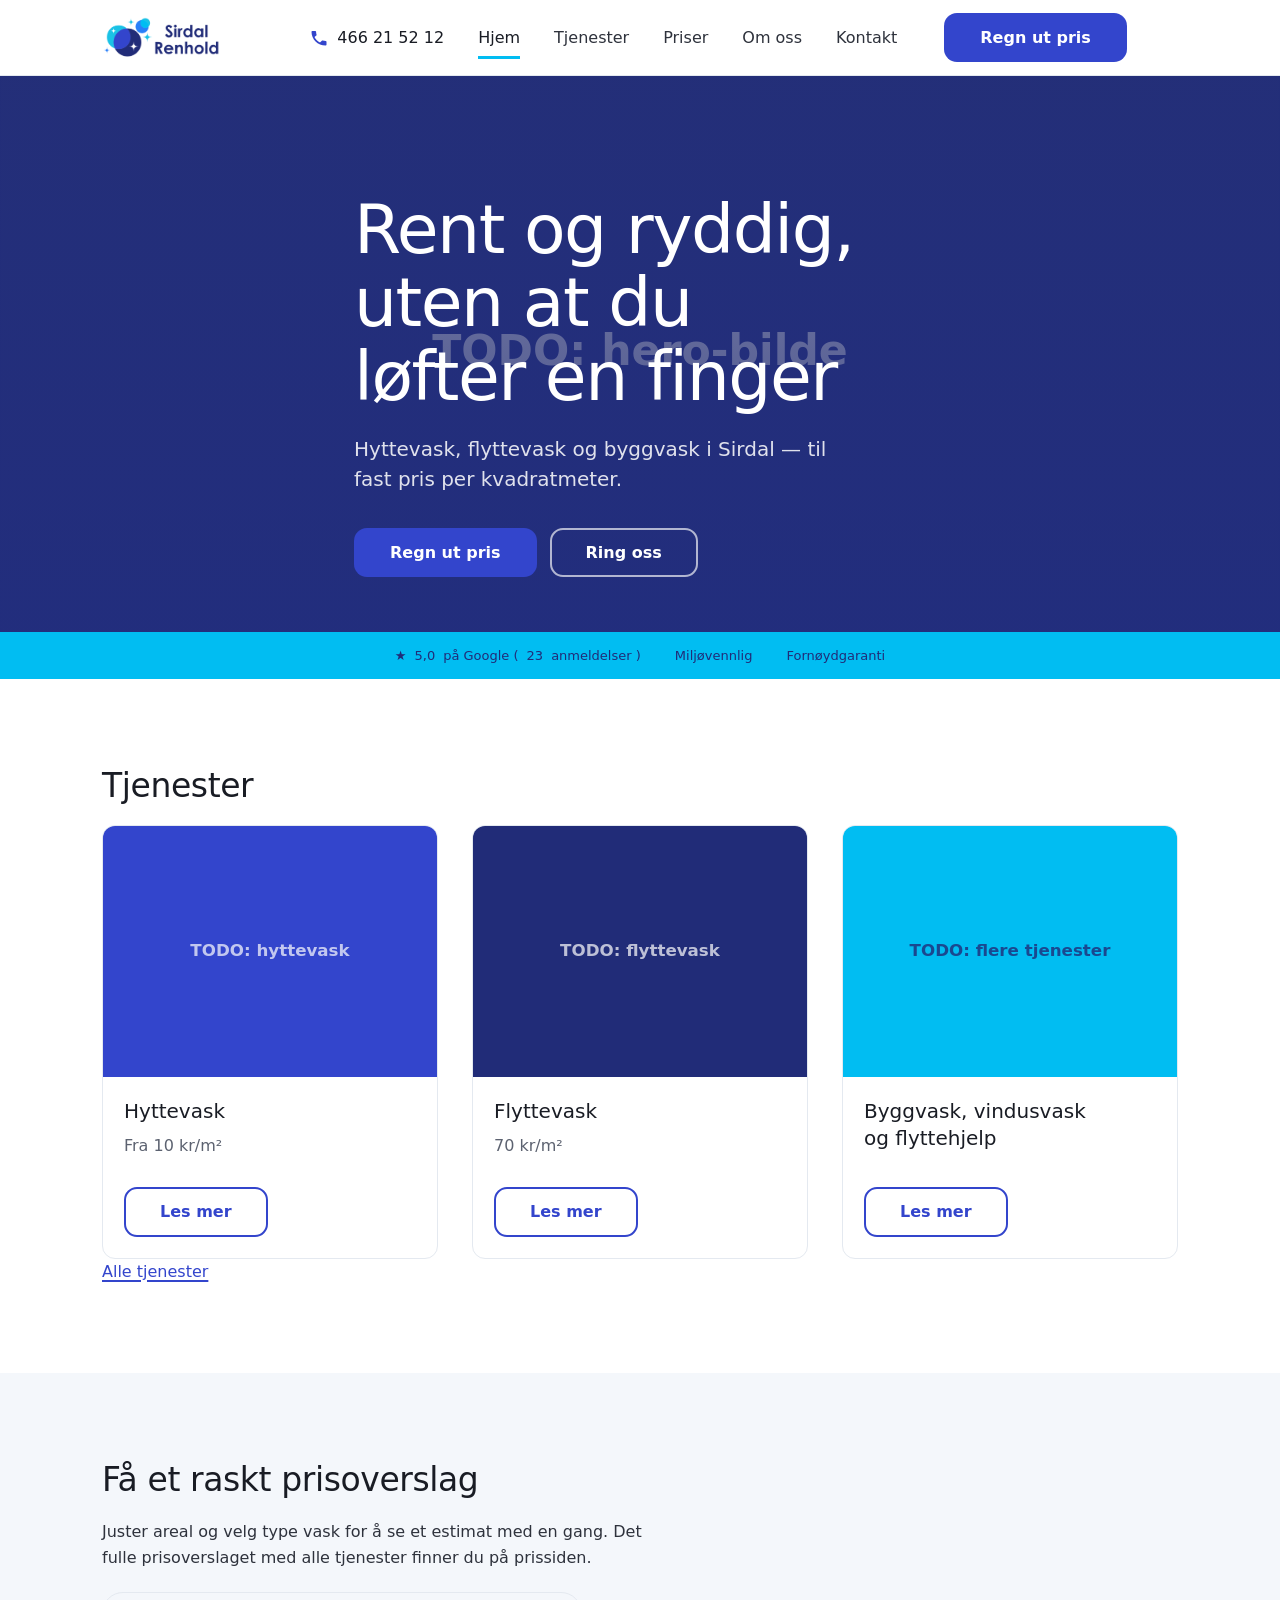
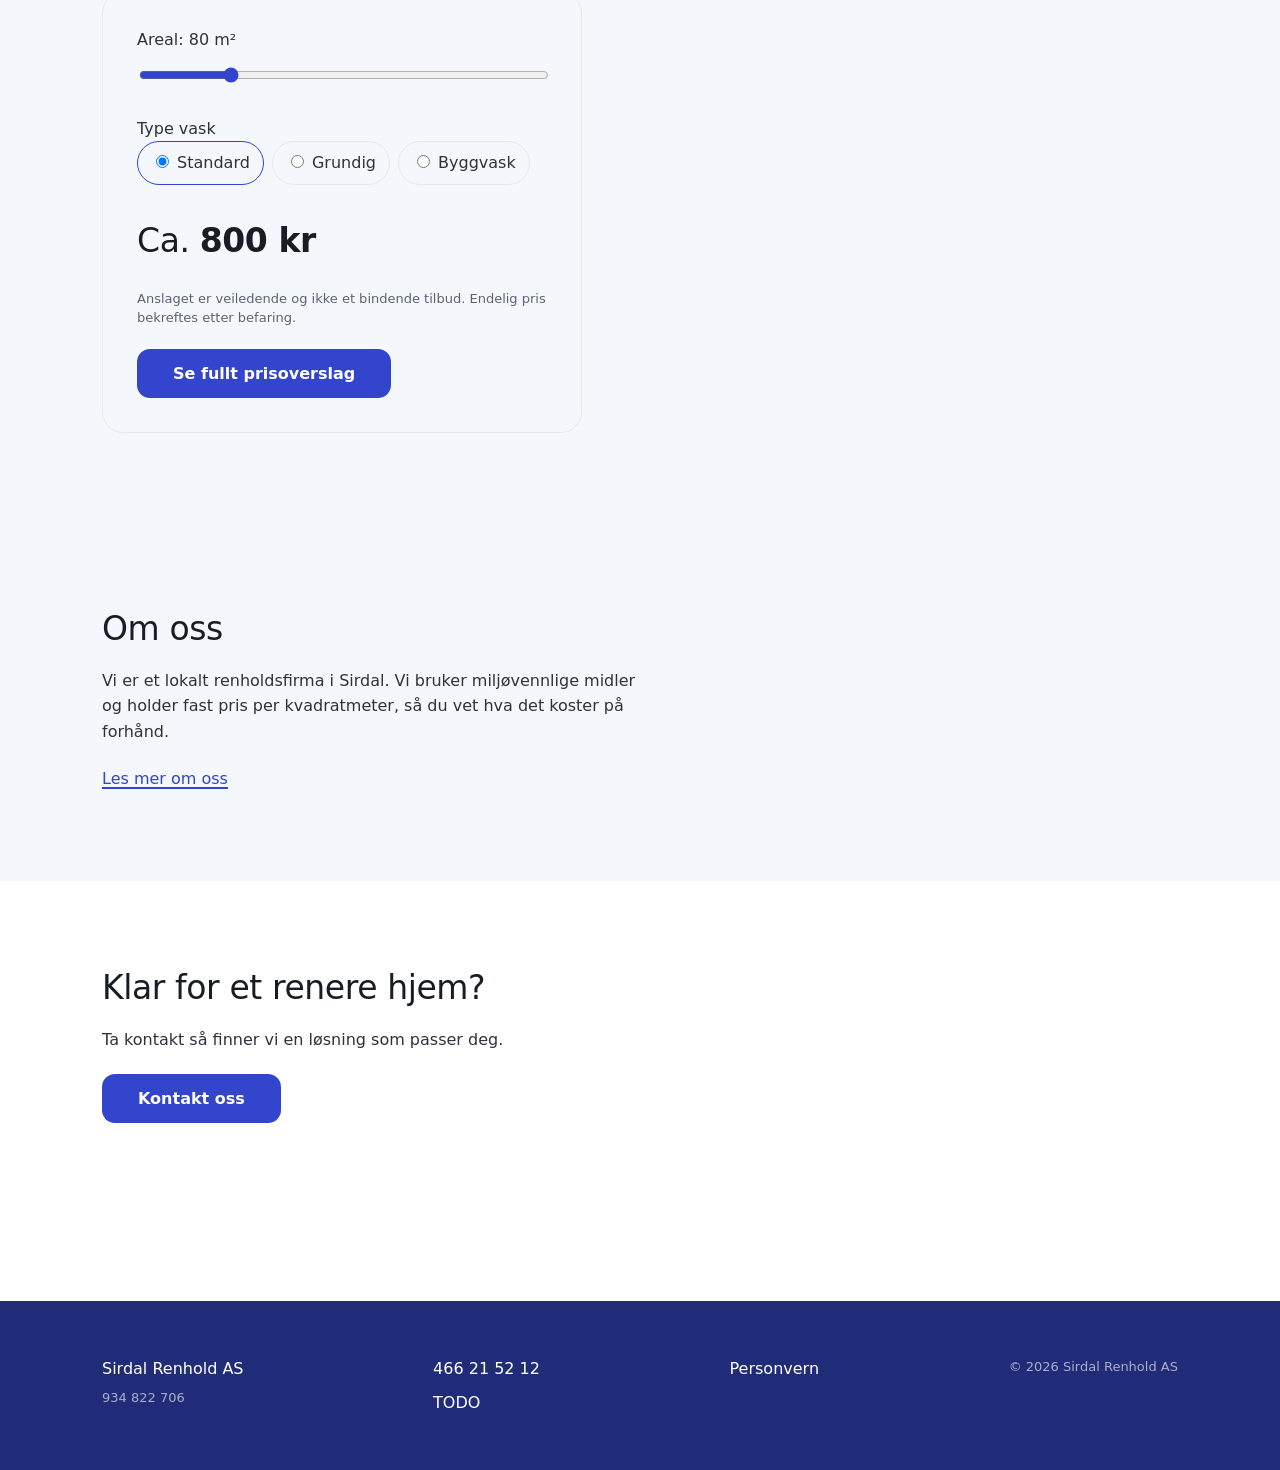
==== commit 65b639b8: "general changes, phase 2" ====
--- a/index.html
+++ b/index.html
@@ -8,23 +8,93 @@
       name="description"
       content="Sirdal Renhold AS tilbyr hyttevask, flyttevask, byggvask og flyttehjelp. Få et raskt prisoverslag og ring oss for en uforpliktende prat."
     />
-    <link rel="canonical" href="https://sirdalrenhold.no/index.html" />
+    <meta property="og:type" content="website" />
+    <meta property="og:site_name" content="Sirdal Renhold AS" />
+    <meta
+      property="og:title"
+      content="Sirdal Renhold AS – Vaskehjelp og flyttevask i Sirdal"
+    />
+    <meta
+      property="og:description"
+      content="Sirdal Renhold AS tilbyr hyttevask, flyttevask, byggvask og flyttehjelp. Få et raskt prisoverslag og ring oss for en uforpliktende prat."
+    />
+    <meta property="og:url" content="https://sirdalrenhold.no/" />
+    <meta
+      property="og:image"
+      content="https://sirdalrenhold.no/assets/img/og-image.png"
+    />
+    <meta property="og:locale" content="nb_NO" />
+    <meta name="twitter:card" content="summary_large_image" />
+    <link rel="canonical" href="https://sirdalrenhold.no" />
     <link rel="stylesheet" href="/assets/css/tokens.css" />
     <link rel="stylesheet" href="/assets/css/base.css" />
     <link rel="stylesheet" href="/assets/css/components.css" />
-
-    <!-- schema.org/LocalBusiness - kept in sync by hand with assets/js/config.js -->
-    <!-- TODO: potwierdzić z klientem - "address" er bevisst utelatt fordi
-       Google-profilen er satt opp uten offentlig adresse. -->
+    <link rel="icon" href="/favicon.ico" sizes="32x32" />
+    <link rel="icon" href="/assets/img/icon.svg" type="image/svg+xml" />
+    <link rel="apple-touch-icon" href="/assets/img/apple-touch-icon.png" />
+    <meta name="theme-color" content="#212C78" />
+    <link rel="apple-touch-icon" sizes="180x180" href="/apple-touch-icon.png" />
+    <link rel="icon" type="image/png" sizes="32x32" href="/favicon-32x32.png" />
+    <link rel="icon" type="image/png" sizes="16x16" href="/favicon-16x16.png" />
+    <link rel="manifest" href="/site.webmanifest" />
+    <meta name="theme-color" content="#212C78" />
+
     <script type="application/ld+json">
       {
         "@context": "https://schema.org",
         "@type": "LocalBusiness",
+        "@id": "https://sirdalrenhold.no/#business",
         "name": "Sirdal Renhold AS",
+        "url": "https://sirdalrenhold.no",
         "telephone": "+4746215212",
-        "url": "https://sirdalrenhold.no",
-        "openingHours": "Mo-Su 07:00-22:00",
-        "areaServed": "Sirdal"
+        "image": "https://sirdalrenhold.no/assets/img/logo.svg",
+        "logo": "https://sirdalrenhold.no/assets/img/logo.svg",
+        "description": "Profesjonell rengjøring i Sirdal — hyttevask, flyttevask, byggvask og vindusvask. Fast pris per m².",
+        "priceRange": "$$",
+        "currenciesAccepted": "NOK",
+        "openingHoursSpecification": [
+          {
+            "@type": "OpeningHoursSpecification",
+            "dayOfWeek": [
+              "Monday",
+              "Tuesday",
+              "Wednesday",
+              "Thursday",
+              "Friday",
+              "Saturday",
+              "Sunday"
+            ],
+            "opens": "07:00",
+            "closes": "22:00"
+          }
+        ],
+        "areaServed": [
+          { "@type": "Place", "name": "Sirdal" },
+          { "@type": "Place", "name": "Tjørhom" }
+        ],
+        "sameAs": ["https://maps.google.com/?cid=2789923926161723869"],
+        "hasOfferCatalog": {
+          "@type": "OfferCatalog",
+          "name": "Rengjøringstjenester",
+          "itemListElement": [
+            {
+              "@type": "Offer",
+              "itemOffered": { "@type": "Service", "name": "Hyttevask" }
+            },
+            {
+              "@type": "Offer",
+              "itemOffered": { "@type": "Service", "name": "Flyttevask" }
+            },
+            {
+              "@type": "Offer",
+              "itemOffered": { "@type": "Service", "name": "Byggvask" }
+            },
+            {
+              "@type": "Offer",
+              "itemOffered": { "@type": "Service", "name": "Vindusvask" }
+            }
+          ]
+        }
       }
     </script>
   </head>
@@ -75,9 +145,11 @@
             <li><a href="/priser.html">Priser</a></li>
             <li><a href="/om-oss.html">Om oss</a></li>
             <li><a href="/kontakt.html">Kontakt</a></li>
-            <a class="btn btn-primary nav-cta" href="/priser.html"
-              >Regn ut pris</a
-            >
+            <li>
+              <a class="btn btn-primary nav-cta" href="/priser.html"
+                >Regn ut pris</a
+              >
+            </li>
           </ul>
         </nav>
       </div>
@@ -94,7 +166,8 @@
         <div class="container hero-content">
           <h1>Rent og ryddig, uten at du løfter en finger</h1>
           <p class="hero-subtitle">
-            <!-- TODO: én setnings undertittel om Sirdal Renholds tjenester -->
+            Hyttevask, flyttevask og byggvask i Sirdal — til fast pris per
+            kvadratmeter.
           </p>
           <div class="hero-actions">
             <a class="btn btn-primary" href="/priser.html">Regn ut pris</a>
@@ -111,7 +184,12 @@
       <!-- 3. Trust bar -->
       <section class="trust-bar">
         <div class="container">
-          <span class="trust-bar-item">★ 4,8 på Google</span>
+          <span class="trust-bar-item">
+            ★ <span data-rating>5,0</span> på Google (<span data-review-count
+              >23</span
+            >
+            anmeldelser )
+          </span>
           <span class="trust-bar-item">Miljøvennlig</span>
           <span class="trust-bar-item">Fornøydgaranti</span>
         </div>
@@ -164,7 +242,7 @@
               />
               <div class="service-card-body">
                 <h3>Byggvask, vindusvask og flyttehjelp</h3>
-                <p class="service-card-price">Fra 40 kr/m²</p>
+
                 <a class="btn btn-secondary" href="/tjenester.html">Les mer</a>
               </div>
             </article>
@@ -255,7 +333,7 @@
       <section class="section" id="anmeldelser" data-animate>
         <div class="container">
           <h2>Hva sier kundene våre?</h2>
-          <div data-reviews data-place-id="ChIJqbmZXV6hOUYR3ZE7eQfNtyY"></div>
+          <div data-reviews></div>
         </div>
       </section>
 
@@ -264,7 +342,9 @@
         <div class="container">
           <h2>Om oss</h2>
           <p>
-            <!-- TODO: kort avsnitt om Sirdal Renhold - historie, verdier, hvorfor velge oss -->
+            Vi er et lokalt renholdsfirma i Sirdal. Vi bruker miljøvennlige
+            midler og holder fast pris per kvadratmeter, så du vet hva det
+            koster på forhånd.
           </p>
           <a href="/om-oss.html">Les mer om oss</a>
         </div>
--- a/assets/css/components.css
+++ b/assets/css/components.css
@@ -5,6 +5,39 @@
    Weight discipline: 600 is the heaviest weight used anywhere. Emphasis
    comes from scale, colour and space — when every label is 700, nothing
    reads as emphasised. */
+
+/* Breadcrumbs ------------------------------------------------------------- */
+
+.breadcrumb ol {
+  display: flex;
+  flex-wrap: wrap;
+  gap: var(--space-2);
+  list-style: none;
+  padding: 0;
+  margin: 0 0 var(--space-3);
+  font-size: var(--fs-sm);
+  color: var(--text-secondary);
+}
+
+.breadcrumb li + li::before {
+  content: '›';
+  margin-right: var(--space-2);
+  color: var(--text-muted);
+}
+
+.breadcrumb li {
+  margin-top: 0;
+}
+
+.breadcrumb a {
+  color: var(--text-secondary);
+  text-decoration: none;
+}
+
+.breadcrumb a:hover {
+  color: var(--brand-600);
+  text-decoration: underline;
+}
 
 /* Buttons ------------------------------------------------------------ */
 
@@ -213,9 +246,25 @@
   color: var(--brand-600);
 }
 
+.main-nav li:has(.nav-cta) {
+  margin-top: var(--space-3);
+}
+
+.main-nav .nav-cta {
+  margin-top: 0;
+  margin-bottom: 0;
+}
+
+@media (min-width: 45rem) {
+  .main-nav li:has(.nav-cta) {
+    margin-top: 0;
+    margin-left: var(--space-3);
+  }
+}
+
 /* Current page is marked with weight and a cyan underline rather than
    colour alone, so the state survives for colour-blind users. */
-.main-nav a[aria-current='page'] {
+.main-nav a[aria-current] {
   color: var(--ink-900);
   font-weight: var(--weight-medium);
   box-shadow: inset 0 -3px 0 var(--brand-accent);
@@ -1040,3 +1089,19 @@
     transition: none;
   }
 }
+.wizard:empty {
+  min-height: 32rem;
+}
+
+.contact-list {
+  list-style: none;
+  padding: 0;
+  margin: 0 0 var(--space-6);
+  display: flex;
+  flex-direction: column;
+  gap: var(--space-2);
+}
+
+.contact-list li {
+  margin-top: 0;
+}
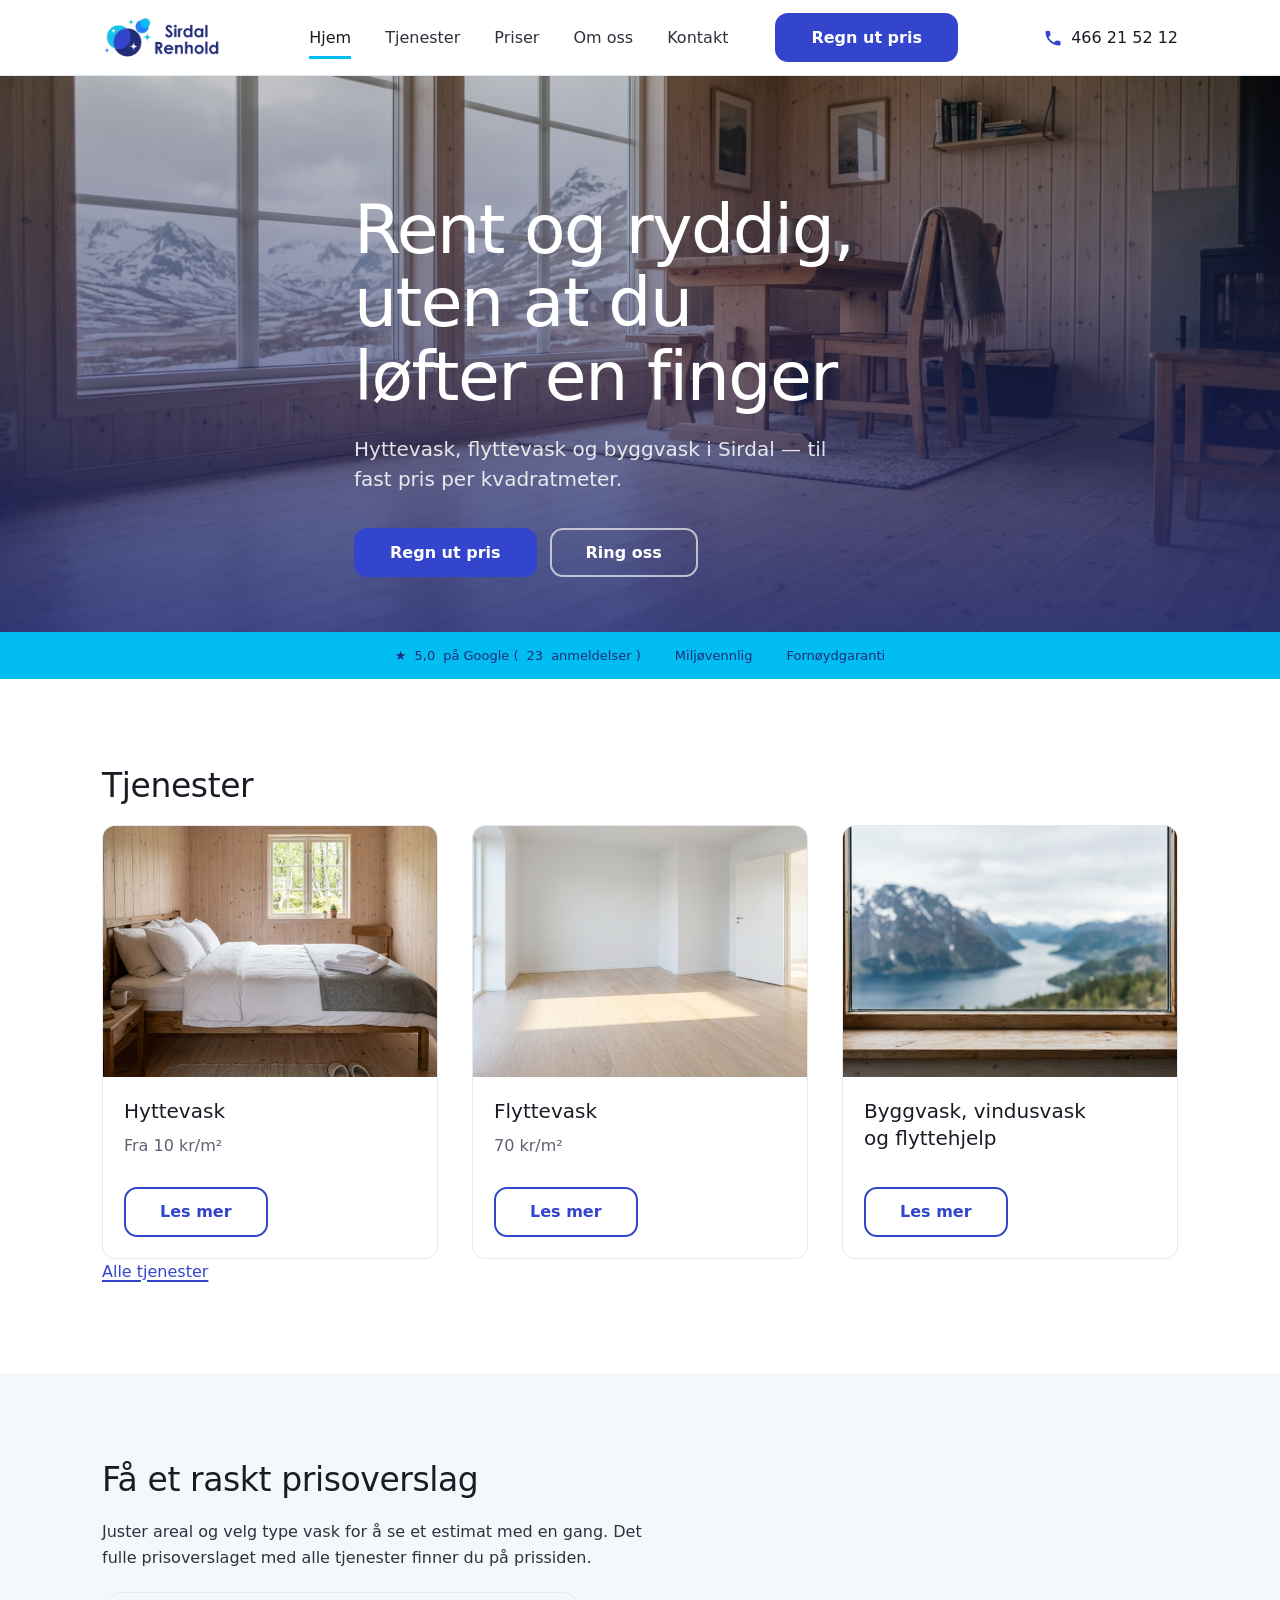
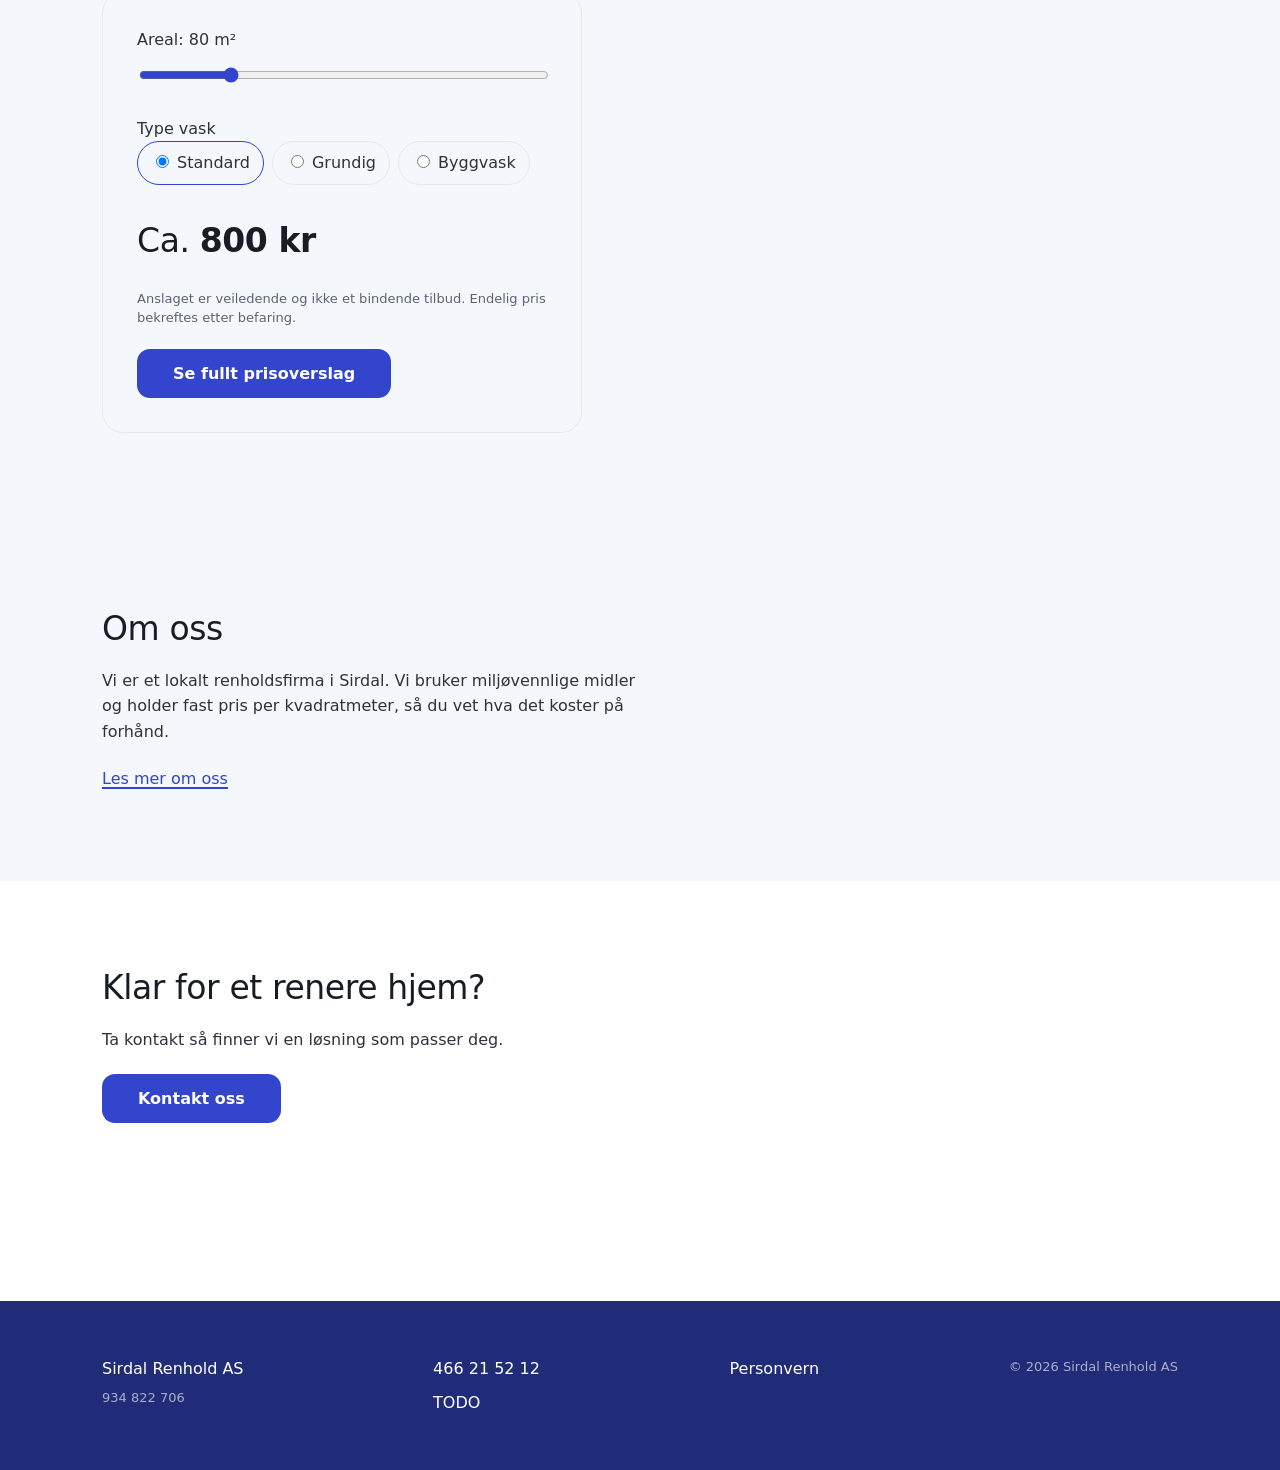
==== commit 3565408a: "add imgs" ====
--- a/index.html
+++ b/index.html
@@ -161,7 +161,9 @@
       <section
         class="hero"
         data-hero
-        style="background-image: url('/assets/img/hero-placeholder.svg')"
+        style="
+          background-image: url('/assets/img/HeroCleanNorwegianCabin.webp');
+        "
       >
         <div class="container hero-content">
           <h1>Rent og ryddig, uten at du løfter en finger</h1>
@@ -202,7 +204,7 @@
           <div class="service-grid">
             <article class="service-card">
               <img
-                src="/assets/img/service-hyttevask.svg"
+                src="/assets/img/HyttevaskCard.webp"
                 alt="Hyttevask"
                 width="400"
                 height="300"
@@ -218,7 +220,7 @@
             </article>
             <article class="service-card">
               <img
-                src="/assets/img/service-flyttevask.svg"
+                src="/assets/img/FlyttevaskCard.webp"
                 alt="Flyttevask"
                 width="400"
                 height="300"
@@ -234,7 +236,7 @@
             </article>
             <article class="service-card">
               <img
-                src="/assets/img/service-generic.svg"
+                src="/assets/img/ByggvaskCard.webp"
                 alt="Byggvask, vindusvask og flyttehjelp"
                 width="400"
                 height="300"
--- a/assets/css/components.css
+++ b/assets/css/components.css
@@ -4,7 +4,14 @@
 
    Weight discipline: 600 is the heaviest weight used anywhere. Emphasis
    comes from scale, colour and space — when every label is 700, nothing
-   reads as emphasised. */
+   reads as emphasised.
+
+   Header breakpoint is 65rem (1040px), not 45rem. Between 720px and
+   1040px the row (logo + five links + CTA + phone) does not fit and
+   wraps onto itself. The hamburger stays until there is genuinely room.
+   Below that width the phone link is hidden too — the sticky CTA bar
+   carries "Ring oss", so the number is never out of reach. The bar hides
+   at the same 65rem, so the two switch together. */
 
 /* Breadcrumbs ------------------------------------------------------------- */
 
@@ -115,9 +122,9 @@
    .site-header has overflow set to hidden, scroll or auto. If the bar
    still scrolls away, look for an overflow-x: hidden added to html,
    body or a page wrapper to suppress horizontal scrolling — replace it
-   with overflow-x: clip, which does not break sticky. */
-
-/* Light header. The logo is a colour mark built for light backgrounds —
+   with overflow-x: clip, which does not break sticky.
+
+   Light header. The logo is a colour mark built for light backgrounds —
    on navy its own navy lettering disappears. A hairline separates the
    bar from white page content; .is-scrolled deepens it once the page
    moves, so the header reads as a layer above the content. */
@@ -160,14 +167,11 @@
   width: auto;
 }
 
-@media (min-width: 45rem) {
-  .logo img {
-    height: 42px;
-  }
-}
-
+/* Hidden below the desktop breakpoint: the sticky CTA bar carries the
+   "Ring oss" button there, so the header stays uncluttered without
+   costing anyone the phone number. */
 .header-phone {
-  display: inline-flex;
+  display: none;
   align-items: center;
   gap: var(--space-2);
   color: var(--ink-900);
@@ -246,22 +250,6 @@
   color: var(--brand-600);
 }
 
-.main-nav li:has(.nav-cta) {
-  margin-top: var(--space-3);
-}
-
-.main-nav .nav-cta {
-  margin-top: 0;
-  margin-bottom: 0;
-}
-
-@media (min-width: 45rem) {
-  .main-nav li:has(.nav-cta) {
-    margin-top: 0;
-    margin-left: var(--space-3);
-  }
-}
-
 /* Current page is marked with weight and a cyan underline rather than
    colour alone, so the state survives for colour-blind users. */
 .main-nav a[aria-current] {
@@ -270,15 +258,18 @@
   box-shadow: inset 0 -3px 0 var(--brand-accent);
 }
 
-.nav-cta {
+/* CTA inside the nav. The spacing lives on the <li>; the anchor itself
+   only has to undo what .main-nav a did to it — that selector is more
+   specific than .btn and would otherwise flatten the button to a text
+   link. Keeping the two concerns apart avoids the three-way margin
+   conflict this block used to have. */
+.main-nav li:has(.nav-cta) {
   margin-top: var(--space-3);
 }
 
-/* .main-nav a above (color/display/padding) is more specific than the
-   plain .btn/.btn-primary classes and would otherwise flatten the CTA
-   to a bare text link — restore the button look explicitly. */
 .main-nav a.nav-cta {
   display: inline-flex;
+  margin: 0;
   color: var(--cta-text);
   padding: var(--space-3) var(--space-5);
 }
@@ -287,7 +278,12 @@
   color: var(--cta-text);
 }
 
-@media (min-width: 45rem) {
+/* Locks the page behind the open mobile menu. */
+body.nav-open {
+  overflow: hidden;
+}
+
+@media (min-width: 65rem) {
   .header-inner {
     flex-wrap: nowrap;
     gap: var(--space-5);
@@ -298,14 +294,30 @@
   }
 
   .logo {
+    order: 1;
     margin-right: var(--space-6);
   }
 
+  .logo img {
+    height: 42px;
+  }
+
+  /* Nav sits after the phone link in the DOM so that it wraps cleanly to
+     its own row on mobile. On desktop, order puts it back between the
+     logo and the phone number. */
   .main-nav {
+    order: 2;
     flex-basis: auto;
     display: block;
+    margin-inline: 0;
+    padding-inline: 0;
     margin-right: auto;
     border-top: none;
+  }
+
+  .header-phone {
+    display: inline-flex;
+    order: 3;
   }
 
   .main-nav ul {
@@ -319,8 +331,13 @@
     padding: var(--space-2) 0;
   }
 
-  .nav-cta {
+  .main-nav li:has(.nav-cta) {
     margin-top: 0;
+    margin-left: var(--space-3);
+  }
+
+  body.nav-open {
+    overflow: visible;
   }
 }
 
@@ -643,6 +660,12 @@
   border-radius: var(--radius-lg);
   padding: var(--space-4);
   margin-bottom: var(--space-6);
+}
+
+/* Reserves space before the wizard renders, so the page below does not
+   jump once JavaScript fills it in (CLS). */
+.wizard:empty {
+  min-height: 32rem;
 }
 
 @media (min-width: 40rem) {
@@ -831,6 +854,22 @@
   border-color: var(--danger);
 }
 
+/* Contact details list in page content (kontakt.html). Deliberately not
+   .footer-contact — a footer class used in the main content breaks the
+   next time the footer is restyled. */
+.contact-list {
+  list-style: none;
+  padding: 0;
+  margin: 0 0 var(--space-6);
+  display: flex;
+  flex-direction: column;
+  gap: var(--space-2);
+}
+
+.contact-list li {
+  margin-top: 0;
+}
+
 /* Price table (priser.html static fallback) ------------------------------------- */
 
 .price-table {
@@ -1051,6 +1090,9 @@
 }
 
 /* Sticky mobile CTA bar --------------------------------------------------------------- */
+/* Hidden at 65rem, the same width the header switches to its desktop
+   layout — below that the nav is collapsed, the header phone link is
+   hidden, and this bar carries both the CTA and the phone number. */
 
 .sticky-cta {
   position: fixed;
@@ -1077,7 +1119,7 @@
   transform: translateY(0);
 }
 
-@media (min-width: 60rem) {
+@media (min-width: 65rem) {
   .sticky-cta {
     display: none;
   }
@@ -1089,19 +1131,3 @@
     transition: none;
   }
 }
-.wizard:empty {
-  min-height: 32rem;
-}
-
-.contact-list {
-  list-style: none;
-  padding: 0;
-  margin: 0 0 var(--space-6);
-  display: flex;
-  flex-direction: column;
-  gap: var(--space-2);
-}
-
-.contact-list li {
-  margin-top: 0;
-}
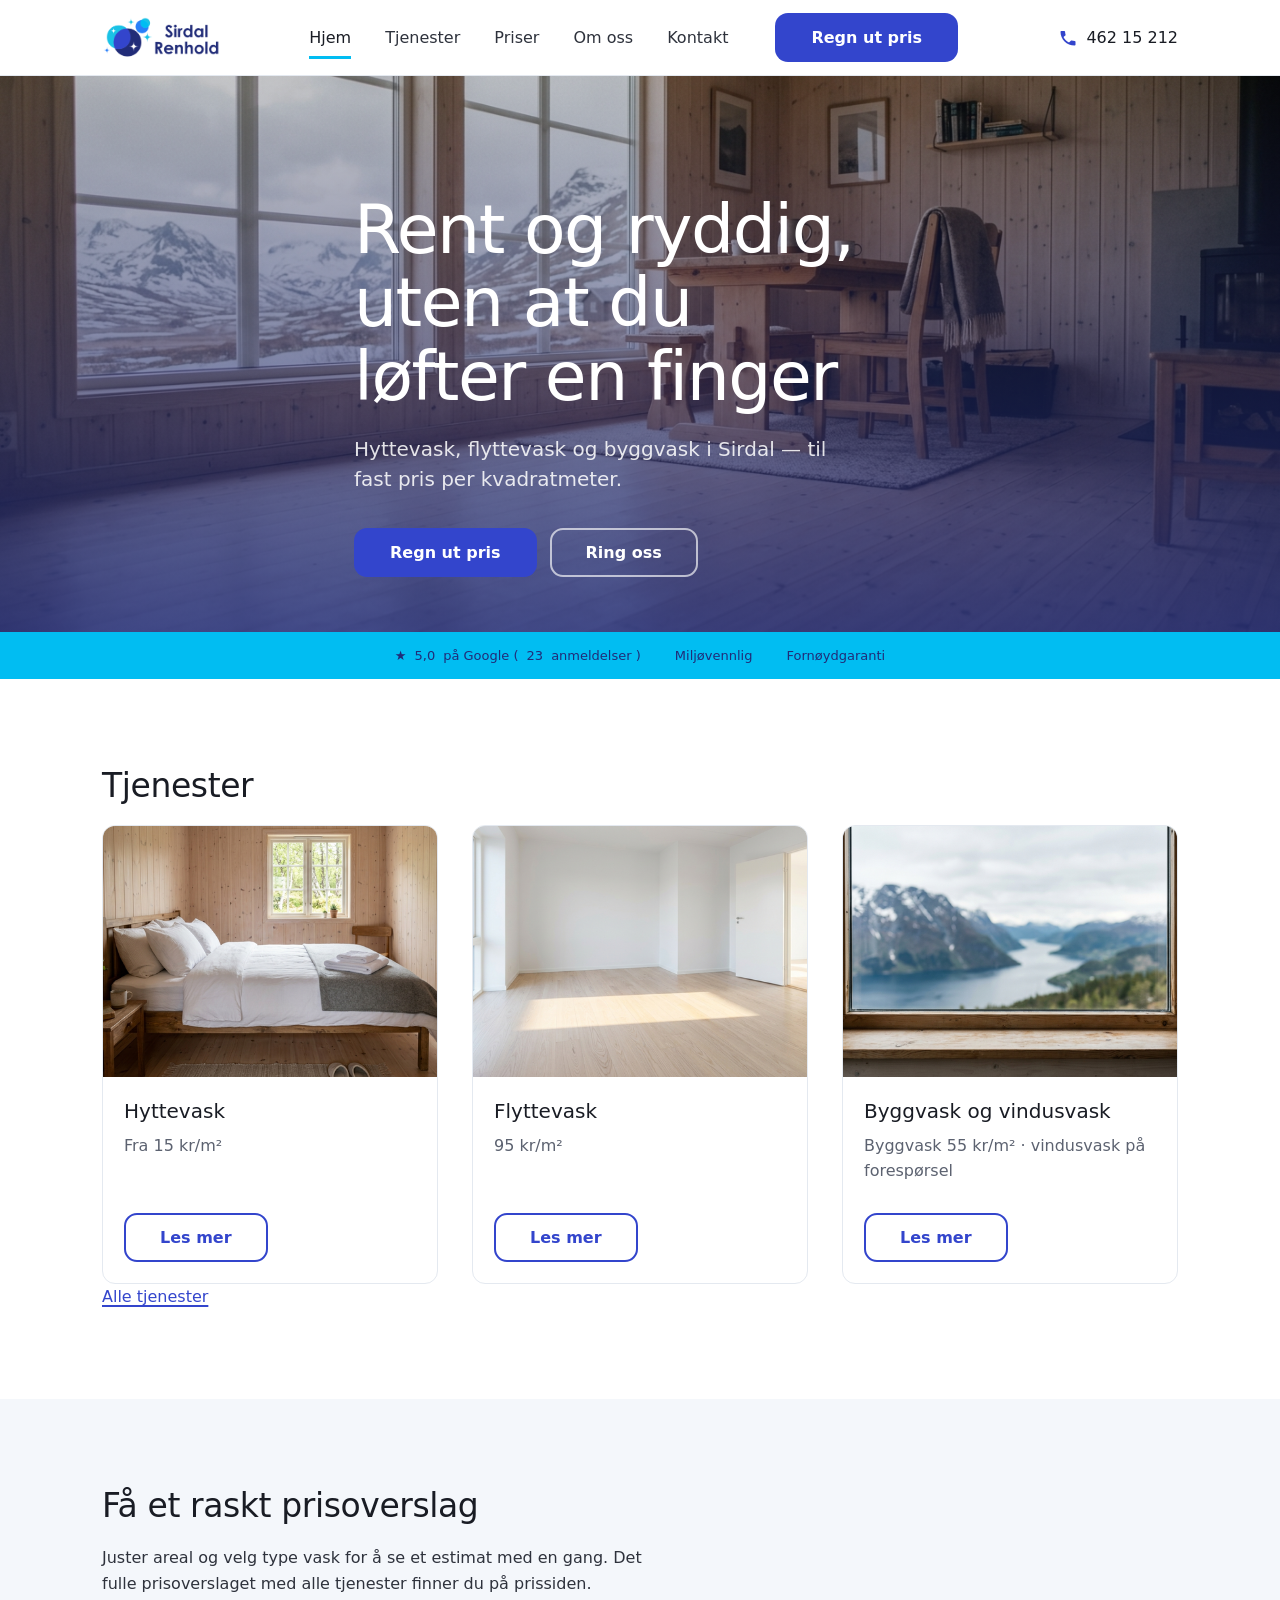
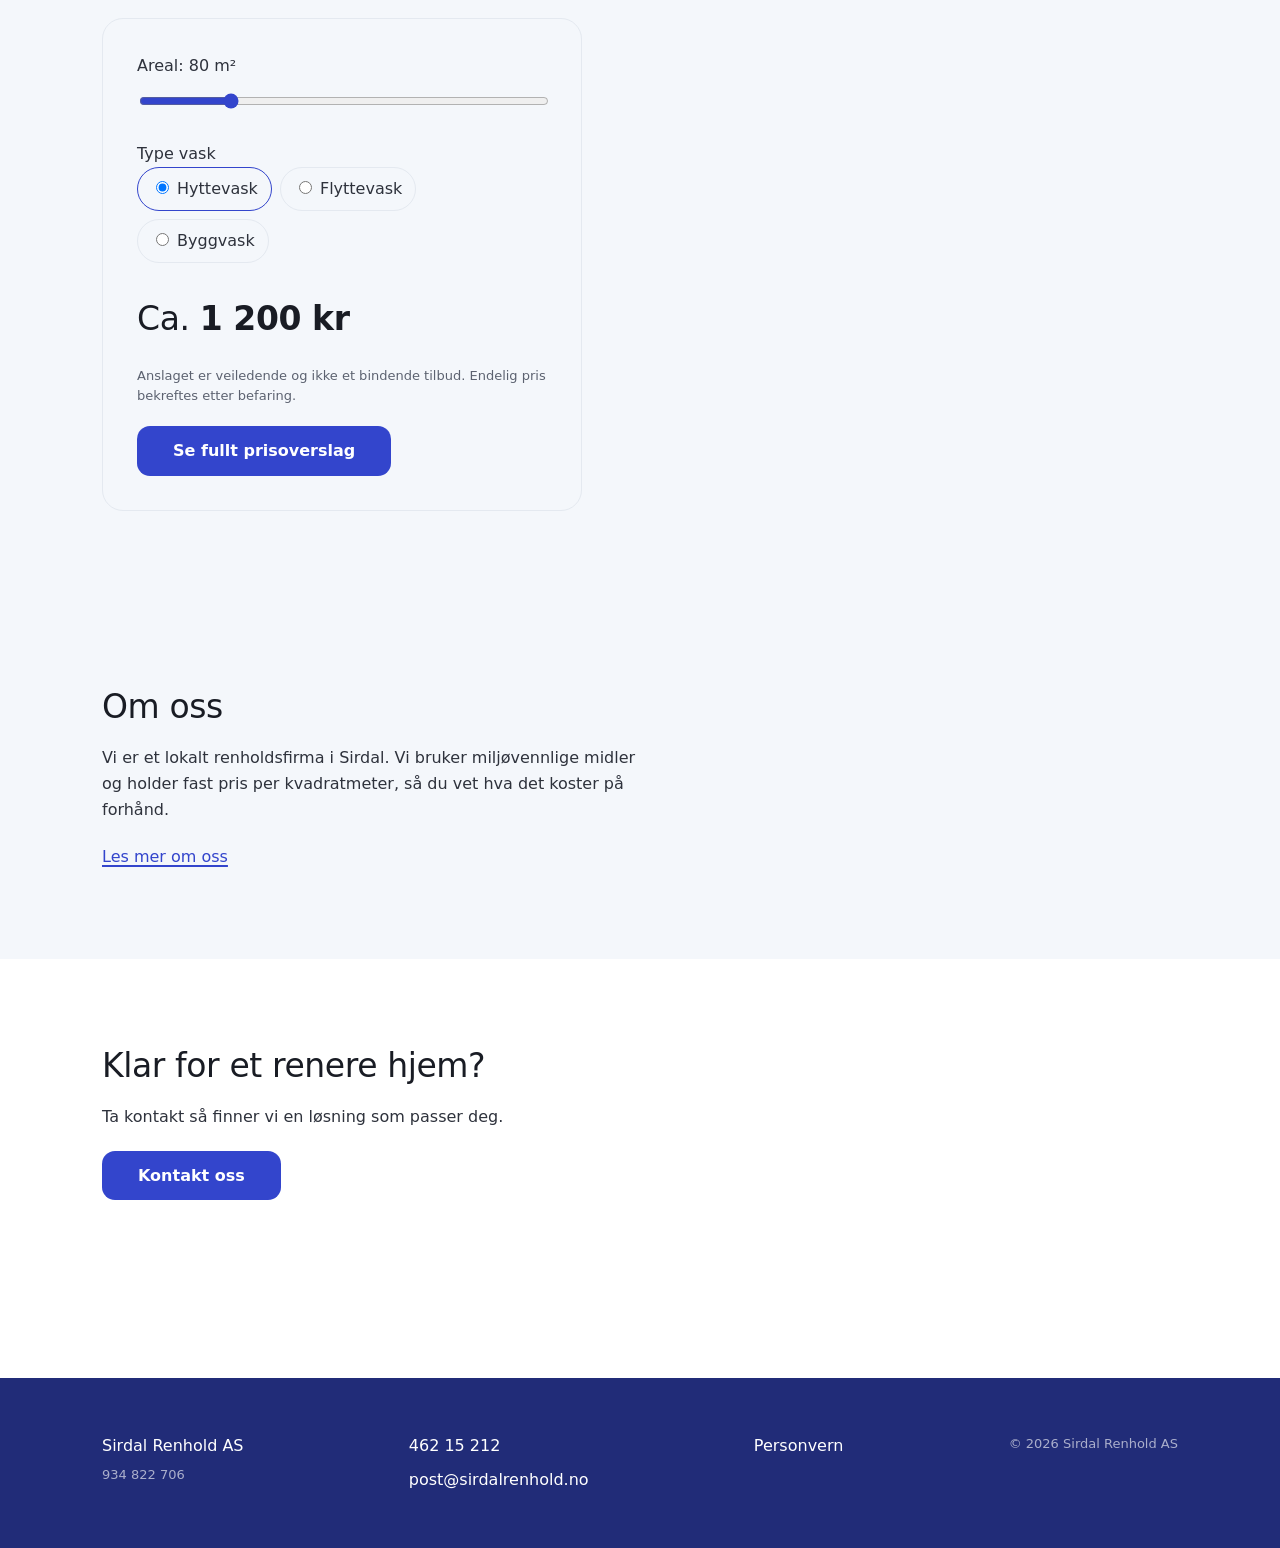
==== commit 9c8db2c5: "Nowe ceny klienta (inkl. MVA) i Wariant B Ceny i zakres usług wg notatek klientki z 20.10: - Hytteva" ====
--- a/index.html
+++ b/index.html
@@ -6,7 +6,7 @@
     <title>Sirdal Renhold AS – Vaskehjelp og flyttevask i Sirdal</title>
     <meta
       name="description"
-      content="Sirdal Renhold AS tilbyr hyttevask, flyttevask, byggvask og flyttehjelp. Få et raskt prisoverslag og ring oss for en uforpliktende prat."
+      content="Sirdal Renhold AS tilbyr hyttevask, flyttevask, byggvask og vindusvask. Faste priser inkl. MVA. Få et raskt prisoverslag."
     />
     <meta property="og:type" content="website" />
     <meta property="og:site_name" content="Sirdal Renhold AS" />
@@ -16,7 +16,7 @@
     />
     <meta
       property="og:description"
-      content="Sirdal Renhold AS tilbyr hyttevask, flyttevask, byggvask og flyttehjelp. Få et raskt prisoverslag og ring oss for en uforpliktende prat."
+      content="Sirdal Renhold AS tilbyr hyttevask, flyttevask, byggvask og vindusvask. Faste priser inkl. MVA. Få et raskt prisoverslag."
     />
     <meta property="og:url" content="https://sirdalrenhold.no/" />
     <meta
@@ -212,7 +212,7 @@
               />
               <div class="service-card-body">
                 <h3>Hyttevask</h3>
-                <p class="service-card-price">Fra 10 kr/m²</p>
+                <p class="service-card-price">Fra 15 kr/m²</p>
                 <a class="btn btn-secondary" href="/tjenester/hyttevask.html"
                   >Les mer</a
                 >
@@ -228,7 +228,7 @@
               />
               <div class="service-card-body">
                 <h3>Flyttevask</h3>
-                <p class="service-card-price">70 kr/m²</p>
+                <p class="service-card-price">95 kr/m²</p>
                 <a class="btn btn-secondary" href="/tjenester/flyttevask.html"
                   >Les mer</a
                 >
@@ -237,13 +237,14 @@
             <article class="service-card">
               <img
                 src="/assets/img/ByggvaskCard.webp"
-                alt="Byggvask, vindusvask og flyttehjelp"
+                alt="Byggvask og vindusvask"
                 width="400"
                 height="300"
                 loading="lazy"
               />
               <div class="service-card-body">
-                <h3>Byggvask, vindusvask og flyttehjelp</h3>
+                <h3>Byggvask og vindusvask</h3>
+                <p class="service-card-price">Byggvask 55 kr/m² · vindusvask på forespørsel</p>
 
                 <a class="btn btn-secondary" href="/tjenester.html">Les mer</a>
               </div>
@@ -291,20 +292,20 @@
                   ><input
                     type="radio"
                     name="mini-calc-type"
-                    value="standard"
+                    value="hyttevask"
                     checked
                     data-mini-calc-type
                   />
-                  Standard</label
+                  Hyttevask</label
                 >
                 <label class="chip"
                   ><input
                     type="radio"
                     name="mini-calc-type"
-                    value="grundig"
+                    value="flyttevask"
                     data-mini-calc-type
                   />
-                  Grundig</label
+                  Flyttevask</label
                 >
                 <label class="chip"
                   ><input
